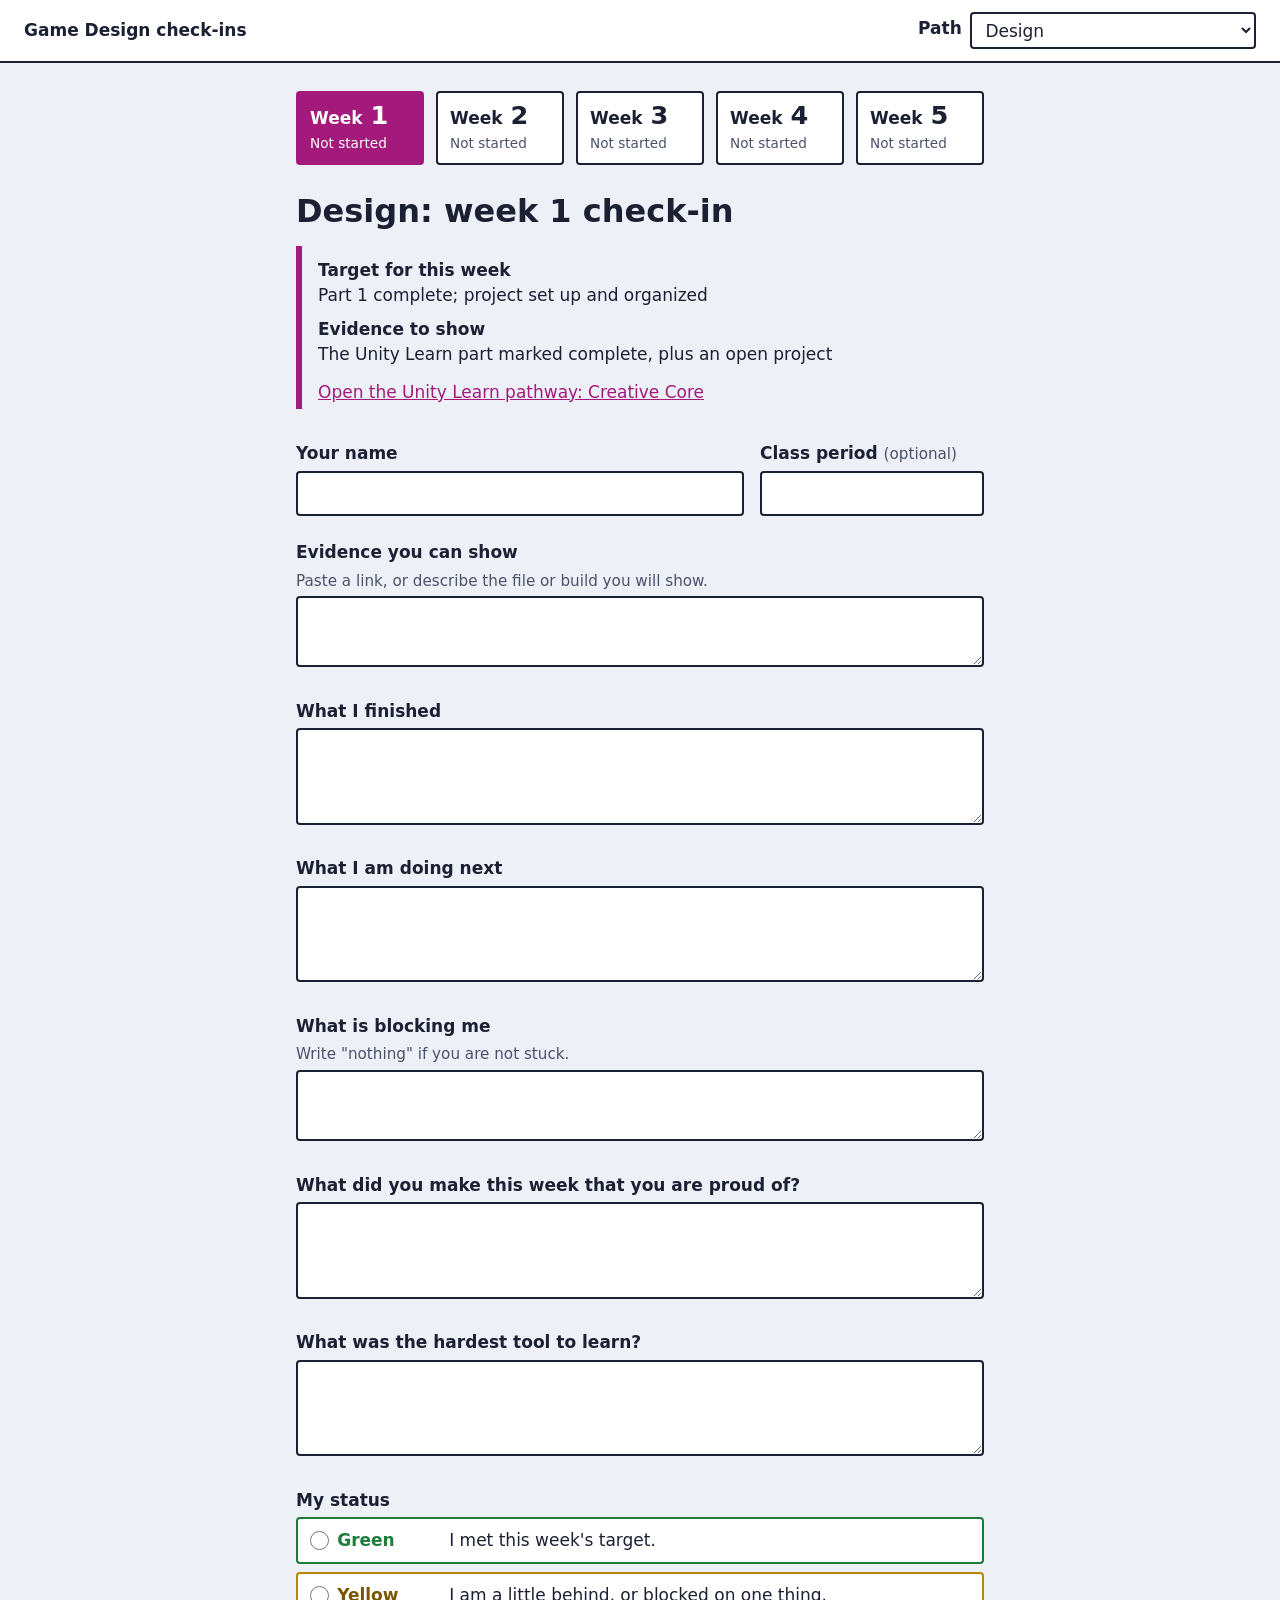
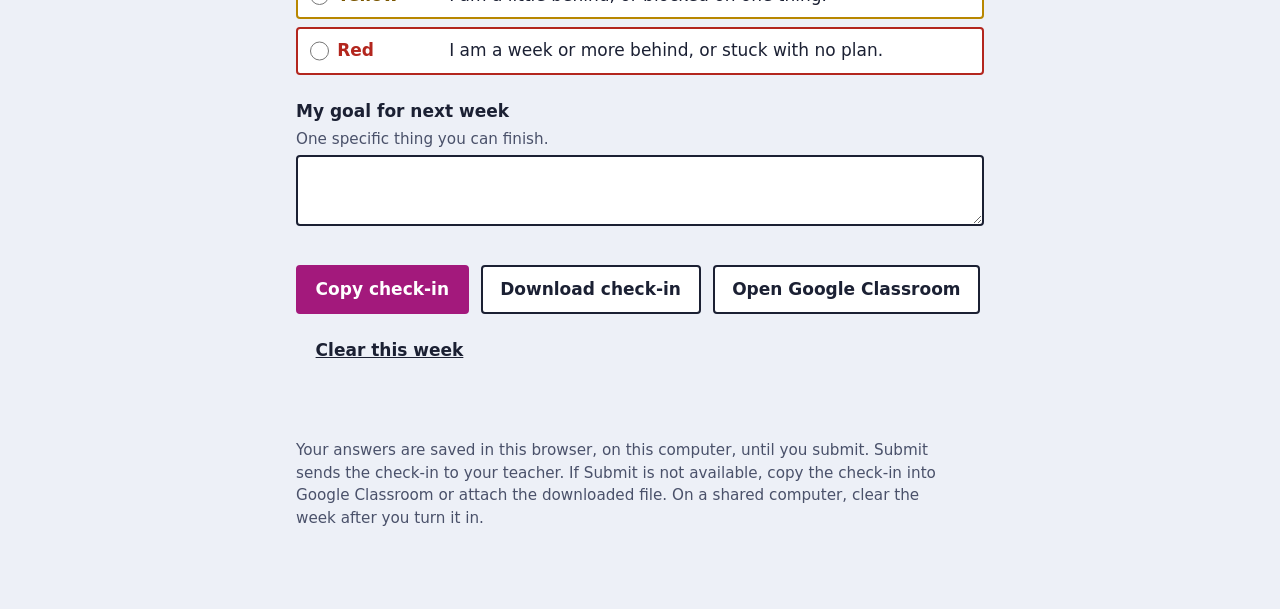
==== checkin.html @ 74971c68 "changed setup" ====
<!DOCTYPE html>
<html lang="en">
<head>
<meta charset="utf-8">
<meta name="viewport" content="width=device-width, initial-scale=1">
<title>Weekly check-in</title>
<link rel="stylesheet" href="style.css">
</head>
<body data-path="design">
<a class="skip" href="#form">Skip to the check-in form</a>

<header class="top">
  <a class="home" href="index.html">Game Design check-ins</a>
  <div class="path-pick">
    <label for="path-select">Path</label>
    <select id="path-select"></select>
  </div>
</header>

<main>
  <nav aria-label="Weeks">
    <ol id="track" class="track"></ol>
  </nav>

  <h1 id="heading">Weekly check-in</h1>

  <section class="brief" aria-label="This week">
    <dl>
      <dt>Target for this week</dt>
      <dd id="target"></dd>
      <dt>Evidence to show</dt>
      <dd id="evidence-ask"></dd>
    </dl>
    <p><a id="unity-link" href="#" target="_blank" rel="noopener" hidden></a></p>
  </section>

  <form id="form" autocomplete="off">
    <div class="row">
      <div class="field">
        <label for="name">Your name</label>
        <input id="name" type="text">
      </div>
      <div class="field narrow">
        <label for="period">Class period <span class="hint">(optional)</span></label>
        <input id="period" type="text">
      </div>
    </div>

    <div class="field" id="code-field">
      <label for="code">Class code</label>
      <span class="hint">Your teacher gives you this code. It lets you submit.</span>
      <input id="code" type="text">
    </div>

    <div class="field">
      <label for="evidence">Evidence you can show</label>
      <span class="hint">Paste a link, or describe the file or build you will show.</span>
      <textarea id="evidence" rows="2"></textarea>
    </div>

    <div class="field">
      <label for="finished">What I finished</label>
      <textarea id="finished" rows="3"></textarea>
    </div>

    <div class="field">
      <label for="next">What I am doing next</label>
      <textarea id="next" rows="3"></textarea>
    </div>

    <div class="field">
      <label for="blocked">What is blocking me</label>
      <span class="hint">Write "nothing" if you are not stuck.</span>
      <textarea id="blocked" rows="2"></textarea>
    </div>

    <div class="field">
      <label for="q0" id="q0-label"></label>
      <textarea id="q0" rows="3"></textarea>
    </div>

    <div class="field">
      <label for="q1" id="q1-label"></label>
      <textarea id="q1" rows="3"></textarea>
    </div>

    <fieldset class="field">
      <legend>My status</legend>
      <div id="status-options" class="status-options"></div>
    </fieldset>

    <div class="field">
      <label for="goal">My goal for next week</label>
      <span class="hint">One specific thing you can finish.</span>
      <textarea id="goal" rows="2"></textarea>
    </div>

    <div class="actions">
      <button type="button" id="submit" class="primary">Submit check-in</button>
      <button type="button" id="copy">Copy check-in</button>
      <button type="button" id="download">Download check-in</button>
      <a class="button" href="https://classroom.google.com" target="_blank" rel="noopener">Open Google Classroom</a>
      <button type="button" id="clear" class="quiet">Clear this week</button>
    </div>
    <p id="message" class="message" role="status" aria-live="polite"></p>
    <p class="note">Your answers are saved in this browser, on this computer, until you submit. Submit sends the check-in to your teacher. If Submit is not available, copy the check-in into Google Classroom or attach the downloaded file. On a shared computer, clear the week after you turn it in.</p>
  </form>
</main>

<script src="config.js"></script>
<script src="data.js"></script>
<script src="app.js"></script>
</body>
</html>
---- style.css ----
:root {
  --paper: #edf0f7;
  --ink: #1b2033;
  --soft: #4a516a;
  --white: #ffffff;
  --accent: #2f4fc4;
  --green: #1e7b3a;
  --green-tint: #e1f3e6;
  --yellow: #7a5600;
  --yellow-tint: #fff1c9;
  --red: #b3261e;
  --red-tint: #fbe3e1;
  --head: "Trebuchet MS", "Segoe UI", system-ui, sans-serif;
  --body: system-ui, -apple-system, "Segoe UI", Roboto, Arial, sans-serif;
}

body[data-path="design"], li[data-path="design"] { --accent: #a3197c; }
body[data-path="programming"], li[data-path="programming"] { --accent: #0b6e5f; }
body[data-path="development"], li[data-path="development"] { --accent: #9a4d00; }
body[data-path="writing"], li[data-path="writing"] { --accent: #2f4fc4; }

[hidden] { display: none !important; }

* { box-sizing: border-box; }

html { font-size: 100%; }

body {
  margin: 0;
  background: var(--paper);
  color: var(--ink);
  font-family: var(--body);
  font-size: 1.0625rem;
  line-height: 1.5;
}

.skip {
  position: absolute;
  left: -999px;
  top: 0;
  background: var(--ink);
  color: var(--white);
  padding: 0.5rem 1rem;
  z-index: 10;
}
.skip:focus { left: 0; }

a { color: var(--accent); }

:focus-visible {
  outline: 3px solid var(--ink);
  outline-offset: 2px;
}

/* top bar */
.top {
  display: flex;
  align-items: center;
  justify-content: space-between;
  gap: 1rem;
  padding: 0.75rem 1.5rem;
  border-bottom: 2px solid var(--ink);
  background: var(--white);
}
.home {
  font-family: var(--head);
  font-weight: 700;
  color: var(--ink);
  text-decoration: none;
}
.path-pick { display: flex; align-items: center; gap: 0.5rem; }
.path-pick label { font-weight: 600; }
select {
  font: inherit;
  padding: 0.35rem 0.6rem;
  border: 2px solid var(--ink);
  border-radius: 4px;
  background: var(--white);
  color: var(--ink);
}

main {
  max-width: 46rem;
  margin: 0 auto;
  padding: 1.75rem 1.5rem 4rem;
}

h1 {
  font-family: var(--head);
  font-size: 2rem;
  line-height: 1.15;
  margin: 1.75rem 0 1rem;
}

/* week track */
.track {
  list-style: none;
  display: flex;
  gap: 0.75rem;
  margin: 0;
  padding: 0;
}
.track li { flex: 1; min-width: 0; }
.track a {
  display: flex;
  flex-direction: column;
  align-items: flex-start;
  gap: 0.1rem;
  height: 100%;
  padding: 0.6rem 0.75rem;
  border: 2px solid var(--ink);
  border-radius: 4px;
  background: var(--white);
  color: var(--ink);
  text-decoration: none;
  font-weight: 600;
}
.track a:hover { background: #dfe4f2; }
.tile-num {
  font-family: var(--head);
  font-size: 1.6rem;
  line-height: 1;
  display: inline;
  margin-left: 0.25em;
}
.track a { flex-flow: row wrap; align-items: baseline; }
.tile-note {
  flex-basis: 100%;
  font-size: 0.85rem;
  font-weight: 500;
  color: var(--soft);
}
.track a[aria-current="step"] {
  background: var(--accent);
  border-color: var(--accent);
  color: var(--white);
}
.track a[aria-current="step"] .tile-note { color: var(--white); }
.track li[data-status="green"] a { box-shadow: inset 0 -6px 0 var(--green); }
.track li[data-status="yellow"] a { box-shadow: inset 0 -6px 0 #d9a300; }
.track li[data-status="red"] a { box-shadow: inset 0 -6px 0 var(--red); }

/* weekly brief */
.brief {
  border-left: 6px solid var(--accent);
  padding: 0.25rem 0 0.25rem 1rem;
  margin: 0 0 2rem;
}
.brief dl { margin: 0; }
.brief dt { font-weight: 700; margin-top: 0.5rem; }
.brief dd { margin: 0; }
.brief p { margin: 0.75rem 0 0; }

/* form */
.field { margin: 0 0 1.5rem; border: 0; padding: 0; min-width: 0; }
.row { display: flex; gap: 1rem; }
.row .field { flex: 2; }
.row .field.narrow { flex: 1; }

label, legend { display: block; font-weight: 700; margin-bottom: 0.25rem; padding: 0; }
.hint { display: block; font-weight: 400; color: var(--soft); font-size: 0.95rem; margin-bottom: 0.25rem; }
label .hint { display: inline; }

input[type="text"], textarea {
  width: 100%;
  font: inherit;
  color: var(--ink);
  background: var(--white);
  border: 2px solid var(--ink);
  border-radius: 4px;
  padding: 0.5rem 0.65rem;
}
textarea { resize: vertical; }

.status-options { display: grid; gap: 0.5rem; }
.status-option {
  display: grid;
  grid-template-columns: auto 6.5rem 1fr;
  align-items: center;
  gap: 0.5rem;
  margin: 0;
  padding: 0.55rem 0.75rem;
  border: 2px solid var(--ink);
  border-radius: 4px;
  background: var(--white);
  font-weight: 400;
  cursor: pointer;
}
.status-option strong { font-weight: 700; }
.status-option input { width: 1.2rem; height: 1.2rem; margin: 0; accent-color: var(--ink); }
.status-option[data-status="green"] { border-color: var(--green); }
.status-option[data-status="yellow"] { border-color: #b88700; }
.status-option[data-status="red"] { border-color: var(--red); }
.status-option[data-status="green"]:has(input:checked) { background: var(--green-tint); }
.status-option[data-status="yellow"]:has(input:checked) { background: var(--yellow-tint); }
.status-option[data-status="red"]:has(input:checked) { background: var(--red-tint); }
.status-option[data-status="green"] strong { color: var(--green); }
.status-option[data-status="yellow"] strong { color: var(--yellow); }
.status-option[data-status="red"] strong { color: var(--red); }

/* buttons */
.actions { display: flex; flex-wrap: wrap; gap: 0.75rem; margin-top: 2rem; }
button, .button {
  font: inherit;
  font-weight: 700;
  padding: 0.6rem 1.1rem;
  border: 2px solid var(--ink);
  border-radius: 4px;
  background: var(--white);
  color: var(--ink);
  text-decoration: none;
  cursor: pointer;
  display: inline-block;
}
button:hover, .button:hover { background: #dfe4f2; }
button.primary, .start .button {
  background: var(--accent);
  border-color: var(--accent);
  color: var(--white);
}
button.primary:hover, .start .button:hover { filter: brightness(0.92); background: var(--accent); }
button.quiet { border-color: transparent; text-decoration: underline; background: transparent; }

.message { min-height: 1.5rem; margin: 1rem 0 0; font-weight: 600; color: var(--green); }
.message.error { color: var(--red); }
.note { color: var(--soft); font-size: 0.95rem; margin-top: 1.5rem; max-width: 40rem; }

/* start page */
.start main { padding-top: 3rem; }
.lede { font-size: 1.2rem; max-width: 36rem; }
.how { padding-left: 1.25rem; margin: 1.5rem 0 2.5rem; max-width: 36rem; }
.how li { margin-bottom: 0.25rem; }
.paths {
  list-style: none;
  margin: 0;
  padding: 0;
  display: grid;
  grid-template-columns: repeat(2, 1fr);
  gap: 1.5rem 2rem;
}
.paths li {
  border-top: 6px solid var(--accent);
  padding-top: 0.75rem;
  display: flex;
  flex-direction: column;
  align-items: flex-start;
  gap: 0.5rem;
}
.paths h2 { font-family: var(--head); font-size: 1.5rem; margin: 0; }
.paths p { margin: 0; color: var(--soft); }

@media (max-width: 40rem) {
  .top { padding: 0.75rem 1rem; flex-wrap: wrap; }
  select { max-width: 100%; }
  main { padding: 1.25rem 1rem 3rem; }
  .row { flex-direction: column; gap: 0; }
  .track { gap: 0.4rem; }
  .track a { padding: 0.45rem 0.5rem; font-size: 0.9rem; }
  .tile-note { font-size: 0.7rem; }
  .status-option { grid-template-columns: auto 1fr; }
  .status-option span { grid-column: 2; }
  .paths { grid-template-columns: 1fr; }
}

@media (prefers-reduced-motion: reduce) {
  * { transition: none !important; animation: none !important; }
}

/* grading page */
.doc main h2 { font-family: var(--head); font-size: 1.35rem; margin: 2.25rem 0 0.5rem; }
.doc table { border-collapse: collapse; width: 100%; margin: 1rem 0; background: var(--white); }
.doc caption { text-align: left; font-weight: 700; padding-bottom: 0.5rem; }
.doc th, .doc td { border: 2px solid var(--ink); padding: 0.5rem 0.75rem; text-align: left; vertical-align: top; }
.doc thead th { background: #dfe4f2; }
.doc ul { padding-left: 1.25rem; }
.doc li { margin-bottom: 0.35rem; }
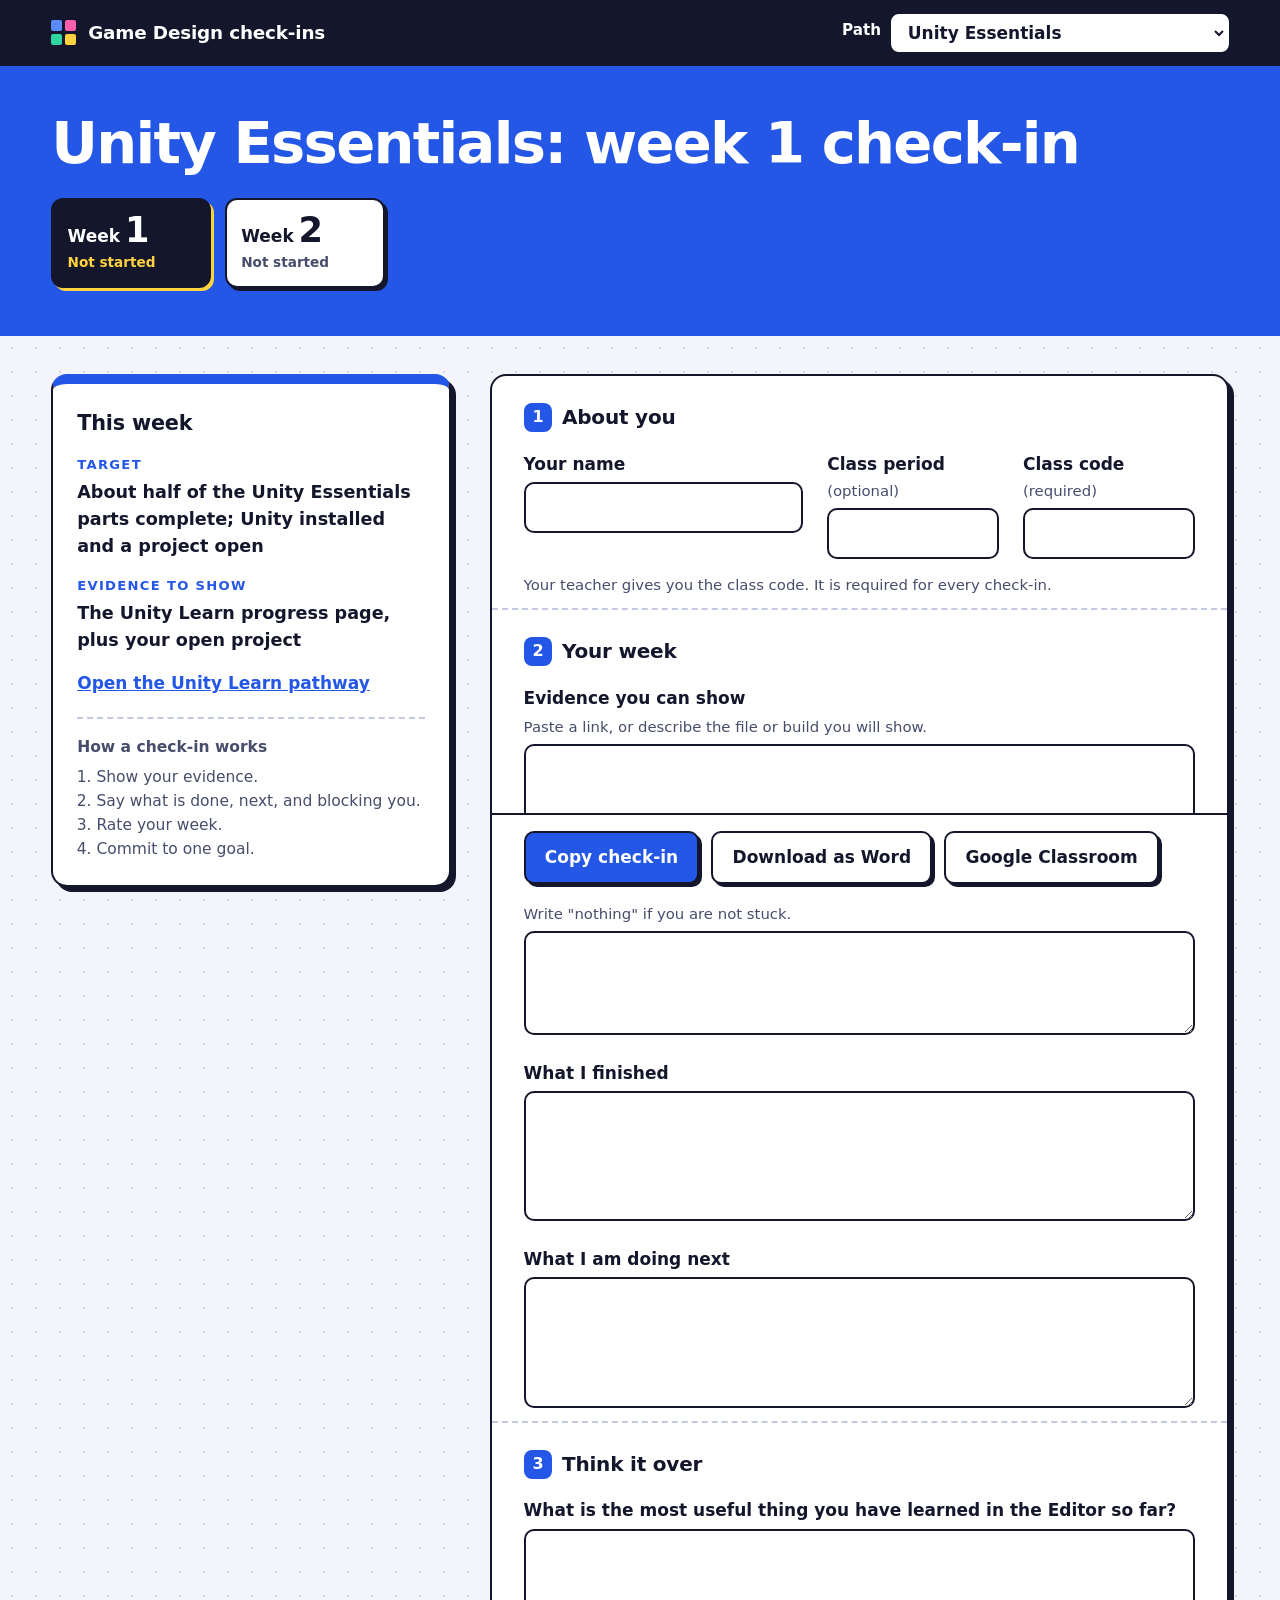
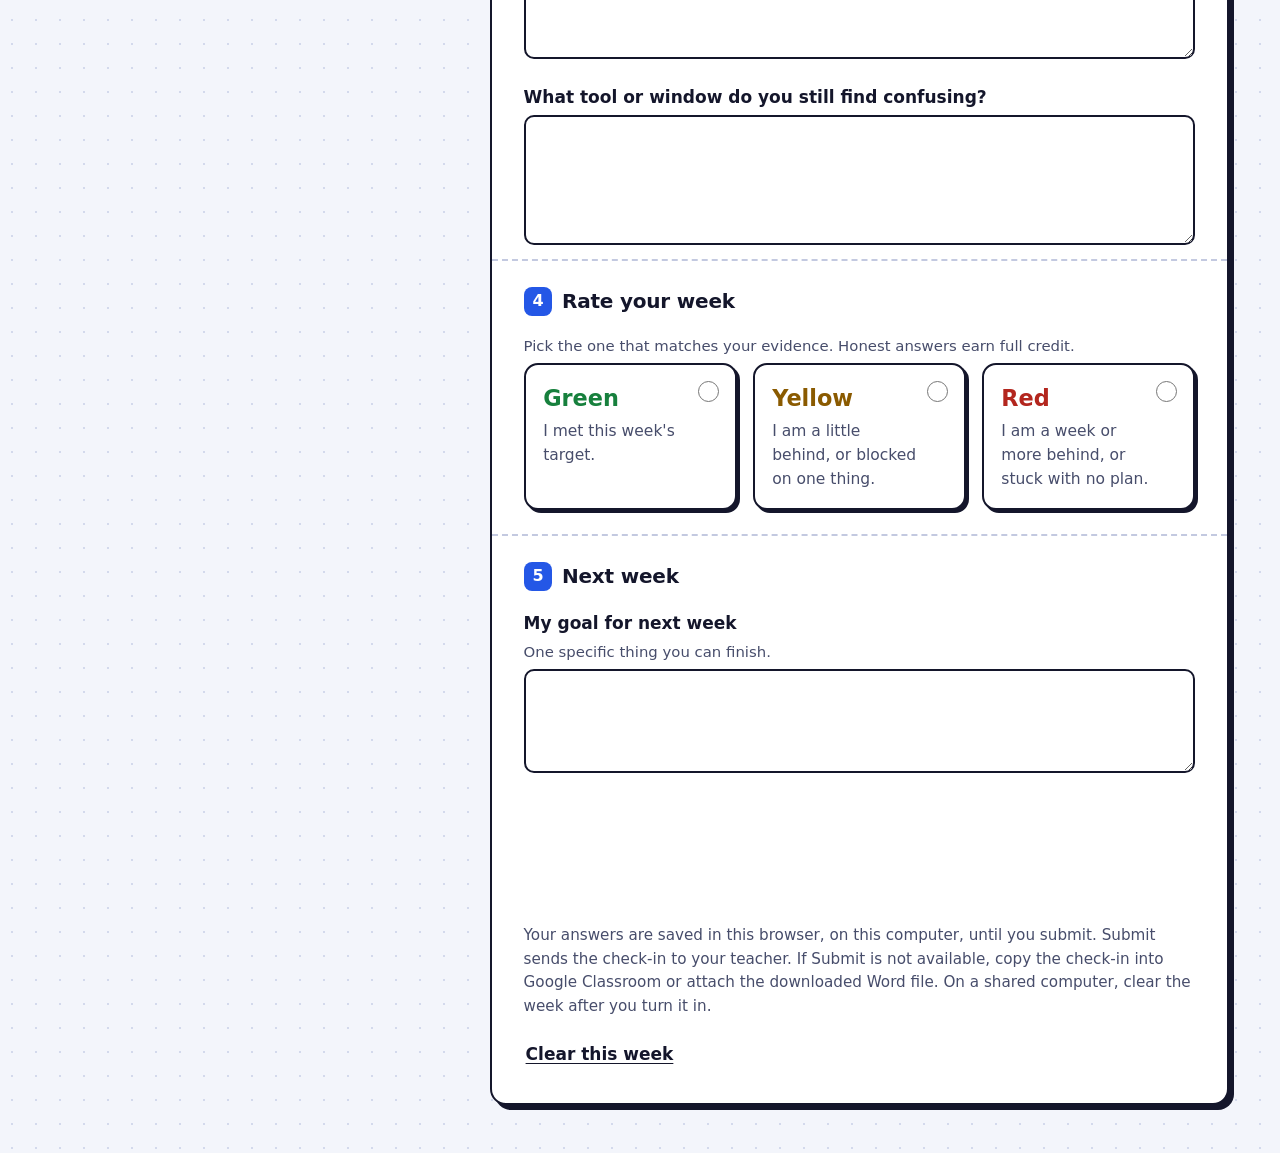
==== commit 5c52a127: "updated webpage updates" ====
--- a/checkin.html
+++ b/checkin.html
@@ -6,106 +6,133 @@
 <title>Weekly check-in</title>
 <link rel="stylesheet" href="style.css">
 </head>
-<body data-path="design">
+<body data-path="essentials">
 <a class="skip" href="#form">Skip to the check-in form</a>
 
-<header class="top">
-  <a class="home" href="index.html">Game Design check-ins</a>
+<header class="bar">
+  <a class="brand" href="index.html"><span class="logo" aria-hidden="true"><i></i><i></i><i></i><i></i></span>Game Design check-ins</a>
   <div class="path-pick">
     <label for="path-select">Path</label>
     <select id="path-select"></select>
   </div>
 </header>
 
-<main>
+<div class="stage">
+  <h1 id="heading">Weekly check-in</h1>
   <nav aria-label="Weeks">
     <ol id="track" class="track"></ol>
   </nav>
+</div>
 
-  <h1 id="heading">Weekly check-in</h1>
-
-  <section class="brief" aria-label="This week">
+<main class="layout">
+  <aside class="brief" aria-label="This week">
+    <h2>This week</h2>
     <dl>
-      <dt>Target for this week</dt>
+      <dt>Target</dt>
       <dd id="target"></dd>
       <dt>Evidence to show</dt>
       <dd id="evidence-ask"></dd>
     </dl>
-    <p><a id="unity-link" href="#" target="_blank" rel="noopener" hidden></a></p>
-  </section>
+    <p><a id="unity-link" class="unity" href="#" target="_blank" rel="noopener" hidden></a></p>
+    <div class="how">
+      <strong>How a check-in works</strong>
+      <ol>
+        <li>Show your evidence.</li>
+        <li>Say what is done, next, and blocking you.</li>
+        <li>Rate your week.</li>
+        <li>Commit to one goal.</li>
+      </ol>
+    </div>
+  </aside>
 
   <form id="form" autocomplete="off">
-    <div class="row">
+    <section class="section" aria-labelledby="s1">
+      <h2 id="s1"><span class="n" aria-hidden="true">1</span>About you</h2>
+      <div class="fields three">
+        <div class="field">
+          <label for="name">Your name</label>
+          <input id="name" type="text">
+        </div>
+        <div class="field">
+          <label for="period">Class period <span class="hint">(optional)</span></label>
+          <input id="period" type="text">
+        </div>
+        <div class="field" id="code-field">
+          <label for="code">Class code <span class="hint">(required)</span></label>
+          <input id="code" type="text">
+        </div>
+      </div>
+      <p class="hint" id="code-hint">Your teacher gives you the class code. It is required for every check-in.</p>
+    </section>
+
+    <section class="section" aria-labelledby="s2">
+      <h2 id="s2"><span class="n" aria-hidden="true">2</span>Your week</h2>
+      <div class="fields">
+        <div class="field">
+          <label for="evidence">Evidence you can show</label>
+          <span class="hint">Paste a link, or describe the file or build you will show.</span>
+          <textarea id="evidence" rows="3"></textarea>
+        </div>
+        <div class="field">
+          <label for="blocked">What is blocking me</label>
+          <span class="hint">Write "nothing" if you are not stuck.</span>
+          <textarea id="blocked" rows="3"></textarea>
+        </div>
+        <div class="field">
+          <label for="finished">What I finished</label>
+          <textarea id="finished" rows="4"></textarea>
+        </div>
+        <div class="field">
+          <label for="next">What I am doing next</label>
+          <textarea id="next" rows="4"></textarea>
+        </div>
+      </div>
+    </section>
+
+    <section class="section" aria-labelledby="s3">
+      <h2 id="s3"><span class="n" aria-hidden="true">3</span>Think it over</h2>
+      <div class="fields">
+        <div class="field">
+          <label for="q0" id="q0-label"></label>
+          <textarea id="q0" rows="4"></textarea>
+        </div>
+        <div class="field">
+          <label for="q1" id="q1-label"></label>
+          <textarea id="q1" rows="4"></textarea>
+        </div>
+      </div>
+    </section>
+
+    <section class="section" aria-labelledby="s4">
+      <h2 id="s4"><span class="n" aria-hidden="true">4</span>Rate your week</h2>
+      <fieldset class="field">
+        <legend class="hint">Pick the one that matches your evidence. Honest answers earn full credit.</legend>
+        <div id="status-options" class="status-options"></div>
+      </fieldset>
+    </section>
+
+    <section class="section" aria-labelledby="s5">
+      <h2 id="s5"><span class="n" aria-hidden="true">5</span>Next week</h2>
       <div class="field">
-        <label for="name">Your name</label>
-        <input id="name" type="text">
+        <label for="goal">My goal for next week</label>
+        <span class="hint">One specific thing you can finish.</span>
+        <textarea id="goal" rows="3"></textarea>
       </div>
-      <div class="field narrow">
-        <label for="period">Class period <span class="hint">(optional)</span></label>
-        <input id="period" type="text">
-      </div>
-    </div>
+    </section>
 
-    <div class="field" id="code-field">
-      <label for="code">Class code</label>
-      <span class="hint">Your teacher gives you this code. It lets you submit.</span>
-      <input id="code" type="text">
-    </div>
-
-    <div class="field">
-      <label for="evidence">Evidence you can show</label>
-      <span class="hint">Paste a link, or describe the file or build you will show.</span>
-      <textarea id="evidence" rows="2"></textarea>
-    </div>
-
-    <div class="field">
-      <label for="finished">What I finished</label>
-      <textarea id="finished" rows="3"></textarea>
-    </div>
-
-    <div class="field">
-      <label for="next">What I am doing next</label>
-      <textarea id="next" rows="3"></textarea>
-    </div>
-
-    <div class="field">
-      <label for="blocked">What is blocking me</label>
-      <span class="hint">Write "nothing" if you are not stuck.</span>
-      <textarea id="blocked" rows="2"></textarea>
-    </div>
-
-    <div class="field">
-      <label for="q0" id="q0-label"></label>
-      <textarea id="q0" rows="3"></textarea>
-    </div>
-
-    <div class="field">
-      <label for="q1" id="q1-label"></label>
-      <textarea id="q1" rows="3"></textarea>
-    </div>
-
-    <fieldset class="field">
-      <legend>My status</legend>
-      <div id="status-options" class="status-options"></div>
-    </fieldset>
-
-    <div class="field">
-      <label for="goal">My goal for next week</label>
-      <span class="hint">One specific thing you can finish.</span>
-      <textarea id="goal" rows="2"></textarea>
-    </div>
+    <p id="message" class="message" role="status" aria-live="polite"></p>
 
     <div class="actions">
       <button type="button" id="submit" class="primary">Submit check-in</button>
       <button type="button" id="copy">Copy check-in</button>
-      <button type="button" id="download">Download check-in</button>
-      <a class="button" href="https://classroom.google.com" target="_blank" rel="noopener">Open Google Classroom</a>
-      <button type="button" id="clear" class="quiet">Clear this week</button>
+      <button type="button" id="download">Download as Word</button>
+      <a class="button" href="https://classroom.google.com" target="_blank" rel="noopener">Google Classroom</a>
     </div>
-    <p id="message" class="message" role="status" aria-live="polite"></p>
-    <p class="note">Your answers are saved in this browser, on this computer, until you submit. Submit sends the check-in to your teacher. If Submit is not available, copy the check-in into Google Classroom or attach the downloaded file. On a shared computer, clear the week after you turn it in.</p>
+    <p class="note">Your answers are saved in this browser, on this computer, until you submit. Submit sends the check-in to your teacher. If Submit is not available, copy the check-in into Google Classroom or attach the downloaded Word file. On a shared computer, clear the week after you turn it in.</p>
+    <p class="clear-row"><button type="button" id="clear" class="quiet">Clear this week</button></p>
   </form>
 </main>
+<div class="page-end"></div>
 
 <script src="config.js"></script>
 <script src="data.js"></script>
--- a/style.css
+++ b/style.css
@@ -1,276 +1,289 @@
+/* Game Design check-ins: full-width, high-contrast, system fonts only (no outside requests). */
 :root {
-  --paper: #edf0f7;
-  --ink: #1b2033;
-  --soft: #4a516a;
+  --ink: #14162b;
+  --paper: #f3f5fb;
   --white: #ffffff;
-  --accent: #2f4fc4;
-  --green: #1e7b3a;
-  --green-tint: #e1f3e6;
-  --yellow: #7a5600;
-  --yellow-tint: #fff1c9;
+  --muted: #474d6b;
+  --yellow: #ffd23f;
+  --mint: #7fe3c4;
+  --green: #17803d;
+  --green-tint: #dcf5e4;
+  --amber: #8a5a00;
+  --amber-tint: #fff0c2;
   --red: #b3261e;
-  --red-tint: #fbe3e1;
-  --head: "Trebuchet MS", "Segoe UI", system-ui, sans-serif;
-  --body: system-ui, -apple-system, "Segoe UI", Roboto, Arial, sans-serif;
-}
-
-body[data-path="design"], li[data-path="design"] { --accent: #a3197c; }
-body[data-path="programming"], li[data-path="programming"] { --accent: #0b6e5f; }
-body[data-path="development"], li[data-path="development"] { --accent: #9a4d00; }
-body[data-path="writing"], li[data-path="writing"] { --accent: #2f4fc4; }
+  --red-tint: #fde4e1;
+  --accent: #2457e6;
+  --tint: #e6edff;
+  --display: "Avenir Next", "Segoe UI", "Helvetica Neue", system-ui, -apple-system, Arial, sans-serif;
+  --body: system-ui, -apple-system, "Segoe UI", Roboto, "Helvetica Neue", Arial, sans-serif;
+  --pad: clamp(1rem, 4vw, 3.5rem);
+  --shadow: 5px 5px 0 var(--ink);
+}
+
+[data-path="essentials"] { --accent: #2457e6; --tint: #e6edff; }
+[data-path="design"] { --accent: #c21e7a; --tint: #ffe5f2; }
+[data-path="programming"] { --accent: #087f5b; --tint: #dcf7ec; }
+[data-path="development"] { --accent: #b4530a; --tint: #ffebd6; }
+[data-path="writing"] { --accent: #6a3fe0; --tint: #ede6ff; }
 
 [hidden] { display: none !important; }
-
 * { box-sizing: border-box; }
-
-html { font-size: 100%; }
 
 body {
   margin: 0;
-  background: var(--paper);
   color: var(--ink);
   font-family: var(--body);
   font-size: 1.0625rem;
-  line-height: 1.5;
-}
-
-.skip {
-  position: absolute;
-  left: -999px;
-  top: 0;
-  background: var(--ink);
-  color: var(--white);
-  padding: 0.5rem 1rem;
-  z-index: 10;
-}
+  line-height: 1.55;
+  background-color: var(--paper);
+  background-image: radial-gradient(#d3d9ec 1.2px, transparent 1.2px);
+  background-size: 24px 24px;
+}
+
+a { color: var(--accent); }
+:focus-visible { outline: 3px solid var(--accent); outline-offset: 3px; }
+.bar :focus-visible, .stage :focus-visible, .hero :focus-visible { outline-color: var(--yellow); }
+
+.skip { position: absolute; left: -999px; top: 0; background: var(--yellow); color: var(--ink); padding: 0.6rem 1rem; z-index: 20; font-weight: 700; }
 .skip:focus { left: 0; }
 
-a { color: var(--accent); }
-
-:focus-visible {
-  outline: 3px solid var(--ink);
-  outline-offset: 2px;
-}
-
-/* top bar */
-.top {
-  display: flex;
-  align-items: center;
-  justify-content: space-between;
-  gap: 1rem;
-  padding: 0.75rem 1.5rem;
-  border-bottom: 2px solid var(--ink);
-  background: var(--white);
-}
-.home {
-  font-family: var(--head);
-  font-weight: 700;
-  color: var(--ink);
-  text-decoration: none;
-}
-.path-pick { display: flex; align-items: center; gap: 0.5rem; }
-.path-pick label { font-weight: 600; }
+/* ---------- top bar ---------- */
+.bar {
+  display: flex; align-items: center; justify-content: space-between; gap: 1rem;
+  padding: 0.85rem var(--pad);
+  background: var(--ink); color: var(--white);
+}
+.brand { display: inline-flex; align-items: center; gap: 0.75rem; color: var(--white); text-decoration: none; font-family: var(--display); font-weight: 800; font-size: 1.15rem; letter-spacing: -0.01em; }
+.logo { display: inline-grid; grid-template-columns: repeat(2, 11px); grid-template-rows: repeat(2, 11px); gap: 3px; }
+.logo i { display: block; border-radius: 2px; }
+.logo i:nth-child(1) { background: #5b8bff; }
+.logo i:nth-child(2) { background: #ff5fae; }
+.logo i:nth-child(3) { background: #2fd6a0; }
+.logo i:nth-child(4) { background: var(--yellow); }
+.bar nav { display: flex; align-items: center; gap: 1.25rem; }
+.bar nav a { color: var(--white); font-weight: 600; text-decoration: none; }
+.bar nav a:hover { text-decoration: underline; text-underline-offset: 4px; }
+.path-pick { display: flex; align-items: center; gap: 0.6rem; }
+.path-pick label { font-weight: 600; font-size: 0.95rem; }
 select {
-  font: inherit;
-  padding: 0.35rem 0.6rem;
-  border: 2px solid var(--ink);
-  border-radius: 4px;
-  background: var(--white);
-  color: var(--ink);
-}
-
-main {
-  max-width: 46rem;
-  margin: 0 auto;
-  padding: 1.75rem 1.5rem 4rem;
-}
-
-h1 {
-  font-family: var(--head);
-  font-size: 2rem;
-  line-height: 1.15;
-  margin: 1.75rem 0 1rem;
-}
-
-/* week track */
-.track {
-  list-style: none;
-  display: flex;
-  gap: 0.75rem;
-  margin: 0;
-  padding: 0;
-}
-.track li { flex: 1; min-width: 0; }
+  font: inherit; font-weight: 600; color: var(--ink); background: var(--white);
+  border: 2px solid var(--white); border-radius: 8px; padding: 0.4rem 2rem 0.4rem 0.7rem;
+}
+
+/* ---------- buttons ---------- */
+button, .btn, .button {
+  font: inherit; font-weight: 700; display: inline-flex; align-items: center; justify-content: center; gap: 0.5rem;
+  padding: 0.7rem 1.2rem; border: 2px solid var(--ink); border-radius: 10px;
+  background: var(--white); color: var(--ink); text-decoration: none; cursor: pointer;
+  box-shadow: 3px 3px 0 var(--ink); transition: transform 0.08s ease, box-shadow 0.08s ease;
+}
+button:hover, .btn:hover, .button:hover { transform: translate(-1px, -1px); box-shadow: 4px 4px 0 var(--ink); }
+button:active, .btn:active, .button:active { transform: translate(2px, 2px); box-shadow: 1px 1px 0 var(--ink); }
+button:disabled { opacity: 0.6; cursor: progress; }
+button.primary, .btn.primary { background: var(--accent); border-color: var(--ink); color: var(--white); }
+.btn.big { padding: 0.95rem 1.6rem; font-size: 1.15rem; }
+.btn.yellow { background: var(--yellow); color: var(--ink); }
+button.quiet { background: transparent; border-color: transparent; box-shadow: none; text-decoration: underline; text-underline-offset: 3px; }
+button.quiet:hover { transform: none; box-shadow: none; }
+
+/* ---------- start page ---------- */
+.hero {
+  background: var(--ink); color: var(--white);
+  padding: clamp(2rem, 6vw, 5rem) var(--pad) clamp(3rem, 7vw, 6rem);
+  display: grid; grid-template-columns: 1.1fr 1fr; gap: clamp(2rem, 5vw, 5rem); align-items: center;
+}
+.eyebrow { margin: 0 0 0.75rem; color: var(--mint); font-weight: 700; font-size: 0.95rem; text-transform: uppercase; letter-spacing: 0.12em; }
+.hero h1 { margin: 0; font-family: var(--display); font-weight: 800; font-size: clamp(2.6rem, 6.2vw, 5.4rem); line-height: 1.02; letter-spacing: -0.03em; }
+.hero h1 span { color: var(--yellow); }
+.hero .lede { margin: 1.25rem 0 2rem; font-size: clamp(1.1rem, 1.6vw, 1.35rem); max-width: 34rem; color: #d9dcf2; }
+.steps { list-style: none; margin: 0; padding: 0; display: grid; grid-template-columns: repeat(2, 1fr); gap: 1rem; }
+.steps li { background: var(--white); color: var(--ink); border: 2px solid var(--white); border-radius: 14px; padding: 1.1rem 1.2rem; box-shadow: 5px 5px 0 var(--accent); }
+.steps li:nth-child(1) { --accent: #5b8bff; }
+.steps li:nth-child(2) { --accent: #ff5fae; }
+.steps li:nth-child(3) { --accent: #2fd6a0; }
+.steps li:nth-child(4) { --accent: var(--yellow); }
+.steps b { display: block; font-family: var(--display); font-size: 1.5rem; line-height: 1.1; }
+.steps span { color: var(--muted); font-size: 0.98rem; }
+
+.picker { padding: clamp(2rem, 5vw, 4rem) var(--pad) clamp(2rem, 5vw, 4rem); }
+.picker h2 { margin: 0 0 1.5rem; font-family: var(--display); font-weight: 800; font-size: clamp(1.7rem, 3vw, 2.4rem); letter-spacing: -0.02em; }
+.paths { list-style: none; margin: 0; padding: 0; display: grid; grid-template-columns: repeat(12, 1fr); gap: clamp(1rem, 2vw, 1.75rem); }
+.paths li {
+  grid-column: span 3; display: flex; flex-direction: column; gap: 0.35rem;
+  background: var(--tint); border: 2px solid var(--ink); border-radius: 16px; padding: 1.4rem 1.4rem 1.3rem;
+  box-shadow: var(--shadow); position: relative; overflow: hidden;
+  transition: transform 0.1s ease, box-shadow 0.1s ease;
+}
+.paths li::before { content: ""; position: absolute; inset: 0 0 auto 0; height: 10px; background: var(--accent); }
+.paths li:hover { transform: translate(-2px, -2px); box-shadow: 8px 8px 0 var(--ink); }
+.paths li.wide { grid-column: span 12; flex-direction: row; align-items: center; justify-content: space-between; flex-wrap: wrap; gap: 1.25rem 2rem; padding-top: 1.7rem; }
+.paths li.wide .info { flex: 1 1 24rem; }
+.paths h3 { margin: 0.5rem 0 0; font-family: var(--display); font-weight: 800; font-size: 1.6rem; line-height: 1.1; letter-spacing: -0.02em; }
+.paths p { margin: 0; color: var(--muted); }
+.paths li:not(.wide) > p { flex: 1 0 auto; }
+.chip { align-self: flex-start; margin-top: 0.8rem; background: var(--white); border: 2px solid var(--ink); border-radius: 999px; padding: 0.1rem 0.7rem; font-size: 0.88rem; font-weight: 700; }
+.wide .chip { margin-top: 0.6rem; }
+.card-actions { margin-top: auto; padding-top: 1.1rem; display: flex; flex-wrap: wrap; align-items: center; gap: 0.6rem 1rem; }
+.card-actions a:not(.btn) { color: var(--ink); font-weight: 600; text-underline-offset: 3px; }
+.wide .card-actions { margin-top: 0; padding-top: 0; }
+
+.foot { padding: 1.5rem var(--pad) 3rem; display: flex; flex-wrap: wrap; gap: 0.75rem 2rem; justify-content: space-between; color: var(--muted); }
+.foot a { color: var(--ink); font-weight: 700; }
+
+/* ---------- check-in page ---------- */
+.stage { background: var(--accent); color: var(--white); padding: clamp(1.5rem, 4vw, 3rem) var(--pad) clamp(1.75rem, 4vw, 3rem); }
+.stage h1 { margin: 0 0 1.5rem; font-family: var(--display); font-weight: 800; font-size: clamp(2rem, 4.6vw, 3.6rem); line-height: 1.05; letter-spacing: -0.03em; }
+.track { list-style: none; margin: 0; padding: 0; display: grid; grid-template-columns: repeat(auto-fit, minmax(110px, 160px)); gap: 0.85rem; }
+.track li { min-width: 0; }
 .track a {
-  display: flex;
-  flex-direction: column;
-  align-items: flex-start;
-  gap: 0.1rem;
-  height: 100%;
-  padding: 0.6rem 0.75rem;
-  border: 2px solid var(--ink);
-  border-radius: 4px;
-  background: var(--white);
-  color: var(--ink);
-  text-decoration: none;
-  font-weight: 600;
-}
-.track a:hover { background: #dfe4f2; }
-.tile-num {
-  font-family: var(--head);
-  font-size: 1.6rem;
-  line-height: 1;
-  display: inline;
-  margin-left: 0.25em;
-}
-.track a { flex-flow: row wrap; align-items: baseline; }
-.tile-note {
-  flex-basis: 100%;
-  font-size: 0.85rem;
-  font-weight: 500;
-  color: var(--soft);
-}
-.track a[aria-current="step"] {
-  background: var(--accent);
-  border-color: var(--accent);
-  color: var(--white);
-}
-.track a[aria-current="step"] .tile-note { color: var(--white); }
-.track li[data-status="green"] a { box-shadow: inset 0 -6px 0 var(--green); }
-.track li[data-status="yellow"] a { box-shadow: inset 0 -6px 0 #d9a300; }
-.track li[data-status="red"] a { box-shadow: inset 0 -6px 0 var(--red); }
-
-/* weekly brief */
+  display: flex; flex-wrap: wrap; align-items: baseline; height: 100%;
+  padding: 0.75rem 0.9rem 0.8rem; border: 2px solid var(--ink); border-radius: 12px;
+  background: var(--white); color: var(--ink); text-decoration: none; font-weight: 700;
+  box-shadow: 3px 3px 0 var(--ink); transition: transform 0.08s ease;
+}
+.track a:hover { transform: translate(-1px, -1px); }
+.tile-num { font-family: var(--display); font-size: 2.2rem; font-weight: 800; line-height: 1; margin-left: 0.3rem; }
+.tile-note { flex-basis: 100%; margin-top: 0.15rem; font-size: 0.85rem; font-weight: 600; color: var(--muted); }
+.track a[aria-current="step"] { background: var(--ink); color: var(--white); box-shadow: 3px 3px 0 var(--yellow); }
+.track a[aria-current="step"] .tile-note { color: var(--yellow); }
+.track li[data-status="green"] a { border-bottom: 8px solid #2fbf62; }
+.track li[data-status="yellow"] a { border-bottom: 8px solid #f2b800; }
+.track li[data-status="red"] a { border-bottom: 8px solid #e5483d; }
+
+.layout {
+  display: grid; grid-template-columns: minmax(280px, 400px) minmax(0, 1fr);
+  gap: clamp(1.25rem, 3vw, 2.5rem); align-items: start;
+  padding: clamp(1.25rem, 3vw, 2.5rem) var(--pad) 0;
+}
 .brief {
-  border-left: 6px solid var(--accent);
-  padding: 0.25rem 0 0.25rem 1rem;
-  margin: 0 0 2rem;
-}
+  position: sticky; top: 1rem; background: var(--white); border: 2px solid var(--ink); border-radius: 16px;
+  box-shadow: var(--shadow); padding: 1.4rem 1.5rem 1.5rem; border-top: 10px solid var(--accent);
+}
+.brief h2 { margin: 0 0 0.75rem; font-family: var(--display); font-size: 1.3rem; letter-spacing: -0.01em; }
 .brief dl { margin: 0; }
-.brief dt { font-weight: 700; margin-top: 0.5rem; }
-.brief dd { margin: 0; }
-.brief p { margin: 0.75rem 0 0; }
-
-/* form */
-.field { margin: 0 0 1.5rem; border: 0; padding: 0; min-width: 0; }
-.row { display: flex; gap: 1rem; }
-.row .field { flex: 2; }
-.row .field.narrow { flex: 1; }
-
-label, legend { display: block; font-weight: 700; margin-bottom: 0.25rem; padding: 0; }
-.hint { display: block; font-weight: 400; color: var(--soft); font-size: 0.95rem; margin-bottom: 0.25rem; }
+.brief dt { margin-top: 1rem; font-size: 0.82rem; font-weight: 800; text-transform: uppercase; letter-spacing: 0.1em; color: var(--accent); }
+.brief dd { margin: 0.2rem 0 0; font-size: 1.1rem; font-weight: 600; }
+.brief .how { margin: 1.25rem 0 0; padding: 1rem 0 0; border-top: 2px dashed #c3c9e0; font-size: 0.97rem; color: var(--muted); }
+.brief .how ol { margin: 0.4rem 0 0; padding-left: 1.2rem; }
+.brief p { margin: 1rem 0 0; }
+.brief .unity { display: inline-block; font-weight: 700; }
+
+form {
+  background: var(--white); border: 2px solid var(--ink); border-radius: 16px; box-shadow: var(--shadow);
+  overflow: clip;
+}
+.section { padding: 1.6rem clamp(1.1rem, 2.5vw, 2rem) 0.4rem; }
+.section + .section { border-top: 2px dashed #c3c9e0; }
+.section > h2 { margin: 0 0 1.1rem; font-family: var(--display); font-size: 1.25rem; letter-spacing: -0.01em; display: flex; align-items: center; gap: 0.6rem; }
+.section > h2 .n { display: inline-grid; place-items: center; width: 1.8rem; height: 1.8rem; border-radius: 8px; background: var(--accent); color: var(--white); font-size: 1rem; }
+.fields { display: grid; grid-template-columns: repeat(auto-fit, minmax(min(100%, 22rem), 1fr)); gap: 1.1rem 1.5rem; }
+.fields.three { display: flex; flex-wrap: wrap; }
+.fields.three .field { flex: 1 1 10rem; }
+.fields.three .field:first-child { flex: 2 1 16rem; }
+.field { margin: 0 0 1.1rem; border: 0; padding: 0; min-width: 0; }
+.fields .field { margin: 0; }
+label, legend { display: block; font-weight: 700; margin-bottom: 0.3rem; padding: 0; }
+.hint { display: block; font-weight: 400; font-size: 0.93rem; color: var(--muted); margin-bottom: 0.3rem; }
 label .hint { display: inline; }
-
 input[type="text"], textarea {
-  width: 100%;
-  font: inherit;
-  color: var(--ink);
-  background: var(--white);
-  border: 2px solid var(--ink);
-  border-radius: 4px;
-  padding: 0.5rem 0.65rem;
-}
-textarea { resize: vertical; }
-
-.status-options { display: grid; gap: 0.5rem; }
+  width: 100%; font: inherit; color: var(--ink); background: var(--white);
+  border: 2px solid var(--ink); border-radius: 10px; padding: 0.65rem 0.8rem;
+}
+input[type="text"]:focus, textarea:focus { outline: 3px solid var(--accent); outline-offset: 1px; border-color: var(--accent); }
+textarea { resize: vertical; min-height: 5.5rem; }
+
+.status-options { display: grid; grid-template-columns: repeat(3, minmax(0, 1fr)); gap: 1rem; }
 .status-option {
-  display: grid;
-  grid-template-columns: auto 6.5rem 1fr;
-  align-items: center;
-  gap: 0.5rem;
-  margin: 0;
-  padding: 0.55rem 0.75rem;
-  border: 2px solid var(--ink);
-  border-radius: 4px;
-  background: var(--white);
-  font-weight: 400;
-  cursor: pointer;
-}
-.status-option strong { font-weight: 700; }
-.status-option input { width: 1.2rem; height: 1.2rem; margin: 0; accent-color: var(--ink); }
-.status-option[data-status="green"] { border-color: var(--green); }
-.status-option[data-status="yellow"] { border-color: #b88700; }
-.status-option[data-status="red"] { border-color: var(--red); }
-.status-option[data-status="green"]:has(input:checked) { background: var(--green-tint); }
-.status-option[data-status="yellow"]:has(input:checked) { background: var(--yellow-tint); }
-.status-option[data-status="red"]:has(input:checked) { background: var(--red-tint); }
+  position: relative; display: flex; flex-direction: column; gap: 0.2rem; margin: 0; cursor: pointer;
+  padding: 1rem 1.1rem 1.05rem; border: 2px solid var(--ink); border-radius: 14px; background: var(--white);
+  font-weight: 400; box-shadow: 3px 3px 0 var(--ink); transition: transform 0.08s ease;
+}
+.status-option:hover { transform: translate(-1px, -1px); }
+.status-option input { position: absolute; top: 1rem; right: 1rem; width: 1.3rem; height: 1.3rem; margin: 0; accent-color: var(--ink); }
+.status-option strong { font-family: var(--display); font-size: 1.4rem; font-weight: 800; }
+.status-option span { padding-right: 1.5rem; font-size: 0.97rem; color: var(--muted); }
 .status-option[data-status="green"] strong { color: var(--green); }
-.status-option[data-status="yellow"] strong { color: var(--yellow); }
+.status-option[data-status="yellow"] strong { color: var(--amber); }
 .status-option[data-status="red"] strong { color: var(--red); }
-
-/* buttons */
-.actions { display: flex; flex-wrap: wrap; gap: 0.75rem; margin-top: 2rem; }
-button, .button {
-  font: inherit;
-  font-weight: 700;
-  padding: 0.6rem 1.1rem;
-  border: 2px solid var(--ink);
-  border-radius: 4px;
-  background: var(--white);
-  color: var(--ink);
-  text-decoration: none;
-  cursor: pointer;
-  display: inline-block;
-}
-button:hover, .button:hover { background: #dfe4f2; }
-button.primary, .start .button {
-  background: var(--accent);
-  border-color: var(--accent);
-  color: var(--white);
-}
-button.primary:hover, .start .button:hover { filter: brightness(0.92); background: var(--accent); }
-button.quiet { border-color: transparent; text-decoration: underline; background: transparent; }
-
-.message { min-height: 1.5rem; margin: 1rem 0 0; font-weight: 600; color: var(--green); }
+.status-option[data-status="green"]:has(input:checked) { background: var(--green-tint); box-shadow: 5px 5px 0 var(--green); }
+.status-option[data-status="yellow"]:has(input:checked) { background: var(--amber-tint); box-shadow: 5px 5px 0 #d19a00; }
+.status-option[data-status="red"]:has(input:checked) { background: var(--red-tint); box-shadow: 5px 5px 0 var(--red); }
+.status-option:has(input:focus-visible) { outline: 3px solid var(--accent); outline-offset: 3px; }
+
+.actions {
+  position: sticky; bottom: 0; z-index: 5; margin-top: 1.2rem; padding: 1rem clamp(1.1rem, 2.5vw, 2rem);
+  display: flex; flex-wrap: wrap; align-items: center; gap: 0.75rem;
+  background: var(--white); border-top: 2px solid var(--ink);
+}
+.clear-row { margin: 0; padding: 0 clamp(1.1rem, 2.5vw, 2rem) 1.4rem; }
+.clear-row .quiet { padding-left: 0; }
+.message { margin: 0; padding: 0.8rem clamp(1.1rem, 2.5vw, 2rem) 0; font-weight: 700; color: var(--green); min-height: 1.5rem; }
+.message:empty { padding: 0; min-height: 0; }
 .message.error { color: var(--red); }
-.note { color: var(--soft); font-size: 0.95rem; margin-top: 1.5rem; max-width: 40rem; }
-
-/* start page */
-.start main { padding-top: 3rem; }
-.lede { font-size: 1.2rem; max-width: 36rem; }
-.how { padding-left: 1.25rem; margin: 1.5rem 0 2.5rem; max-width: 36rem; }
-.how li { margin-bottom: 0.25rem; }
-.paths {
-  list-style: none;
-  margin: 0;
-  padding: 0;
-  display: grid;
-  grid-template-columns: repeat(2, 1fr);
-  gap: 1.5rem 2rem;
-}
-.paths li {
-  border-top: 6px solid var(--accent);
-  padding-top: 0.75rem;
-  display: flex;
-  flex-direction: column;
-  align-items: flex-start;
-  gap: 0.5rem;
-}
-.paths h2 { font-family: var(--head); font-size: 1.5rem; margin: 0; }
-.paths p { margin: 0; color: var(--soft); }
-
-@media (max-width: 40rem) {
-  .top { padding: 0.75rem 1rem; flex-wrap: wrap; }
-  select { max-width: 100%; }
-  main { padding: 1.25rem 1rem 3rem; }
-  .row { flex-direction: column; gap: 0; }
-  .track { gap: 0.4rem; }
-  .track a { padding: 0.45rem 0.5rem; font-size: 0.9rem; }
-  .tile-note { font-size: 0.7rem; }
-  .status-option { grid-template-columns: auto 1fr; }
-  .status-option span { grid-column: 2; }
-  .paths { grid-template-columns: 1fr; }
-}
-
+.note { margin: 0; padding: 0.9rem clamp(1.1rem, 2.5vw, 2rem) 0.6rem; color: var(--muted); font-size: 0.95rem; }
+
+.page-end { height: 3rem; }
+
+/* ---------- grading page ---------- */
+.doc-hero { background: var(--ink); color: var(--white); padding: clamp(2rem, 5vw, 4rem) var(--pad) clamp(2.5rem, 5vw, 4rem); }
+.doc-hero h1 { margin: 0; font-family: var(--display); font-weight: 800; font-size: clamp(2.2rem, 5vw, 4rem); line-height: 1.04; letter-spacing: -0.03em; }
+.doc-hero .lede { margin: 1rem 0 0; max-width: 46rem; font-size: clamp(1.05rem, 1.5vw, 1.25rem); color: #d9dcf2; }
+.pointsbar { margin: 2rem 0 0; }
+.pointsbar .row { display: flex; gap: 4px; min-height: 4.2rem; }
+.pointsbar .seg { display: flex; flex-direction: column; justify-content: center; padding: 0.5rem 0.9rem; border-radius: 10px; border: 2px solid var(--white); font-weight: 800; line-height: 1.15; min-width: 0; }
+.pointsbar .seg small { display: block; font-weight: 600; font-size: 0.85rem; }
+.seg.e { background: #2457e6; color: #fff; flex: 100; }
+.seg.c { background: var(--yellow); color: var(--ink); flex: 200; }
+.seg.p { background: #087f5b; color: #fff; flex: 500; }
+.seg.f { background: #6a3fe0; color: #fff; flex: 200; }
+.pointsbar .brace { display: flex; gap: 4px; margin-top: 0.6rem; font-weight: 700; font-size: 0.95rem; color: #d9dcf2; }
+.brace span { border-top: 3px solid var(--mint); padding-top: 0.3rem; }
+.brace .b800 { flex: 800; }
+.brace .b200 { flex: 200; border-top-color: var(--yellow); }
+
+.cards { display: grid; grid-template-columns: repeat(auto-fit, minmax(min(100%, 26rem), 1fr)); gap: clamp(1rem, 2vw, 1.75rem); padding: clamp(1.5rem, 4vw, 3rem) var(--pad) 1rem; align-items: start; }
+.card { background: var(--white); border: 2px solid var(--ink); border-radius: 16px; box-shadow: var(--shadow); padding: 1.4rem 1.5rem 1.5rem; border-top: 10px solid var(--accent); }
+.card h2 { margin: 0 0 0.2rem; font-family: var(--display); font-weight: 800; font-size: 1.5rem; letter-spacing: -0.02em; }
+.card .pts { margin: 0 0 0.9rem; color: var(--accent); font-weight: 800; }
+.card p { margin: 0.5rem 0; }
+.card ul { margin: 0.5rem 0; padding-left: 1.2rem; }
+.card li { margin-bottom: 0.4rem; }
+@media (min-width: 1100px) { .card.span-2 { grid-column: span 2; } }
+table { width: 100%; border-collapse: collapse; margin: 0.75rem 0; font-size: 0.98rem; }
+th, td { text-align: left; vertical-align: top; padding: 0.55rem 0.7rem; border-bottom: 2px solid #dde1f0; }
+thead th { background: var(--tint); border-bottom: 2px solid var(--ink); font-weight: 800; }
+tbody th { font-weight: 700; }
+td.num, th.num { text-align: right; white-space: nowrap; }
+.c-essentials { --accent: #2457e6; --tint: #e6edff; }
+.c-checkins { --accent: #8a5a00; --tint: #fff0c2; }
+.c-path { --accent: #087f5b; --tint: #dcf7ec; }
+.c-final { --accent: #6a3fe0; --tint: #ede6ff; }
+.c-letters { --accent: #14162b; --tint: #e9ebf5; }
+
+/* ---------- responsive ---------- */
+@media (max-width: 1100px) {
+  .paths li { grid-column: span 6; }
+  .paths li.wide { grid-column: span 12; }
+}
+@media (max-width: 980px) {
+  .hero { grid-template-columns: 1fr; }
+  .layout { grid-template-columns: 1fr; }
+  .brief { position: static; }
+}
+@media (max-width: 640px) {
+  .paths li, .paths li.wide { grid-column: span 12; }
+  .steps { grid-template-columns: 1fr; }
+  .status-options { grid-template-columns: 1fr; }
+  .track { grid-template-columns: repeat(auto-fit, minmax(0, 1fr)); gap: 0.5rem; }
+  .track a { padding: 0.55rem 0.55rem 0.6rem; }
+  .tile-num { font-size: 1.6rem; }
+  .tile-note { font-size: 0.72rem; }
+  .bar { flex-wrap: wrap; }
+  .path-pick { width: 100%; }
+  .path-pick select { flex: 1; min-width: 0; }
+  .pointsbar .seg { padding: 0.4rem 0.5rem; font-size: 0.8rem; }
+  .pointsbar .seg small { font-size: 0.72rem; }
+}
 @media (prefers-reduced-motion: reduce) {
-  * { transition: none !important; animation: none !important; }
-}
-
-/* grading page */
-.doc main h2 { font-family: var(--head); font-size: 1.35rem; margin: 2.25rem 0 0.5rem; }
-.doc table { border-collapse: collapse; width: 100%; margin: 1rem 0; background: var(--white); }
-.doc caption { text-align: left; font-weight: 700; padding-bottom: 0.5rem; }
-.doc th, .doc td { border: 2px solid var(--ink); padding: 0.5rem 0.75rem; text-align: left; vertical-align: top; }
-.doc thead th { background: #dfe4f2; }
-.doc ul { padding-left: 1.25rem; }
-.doc li { margin-bottom: 0.35rem; }
+  * { transition: none !important; }
+}
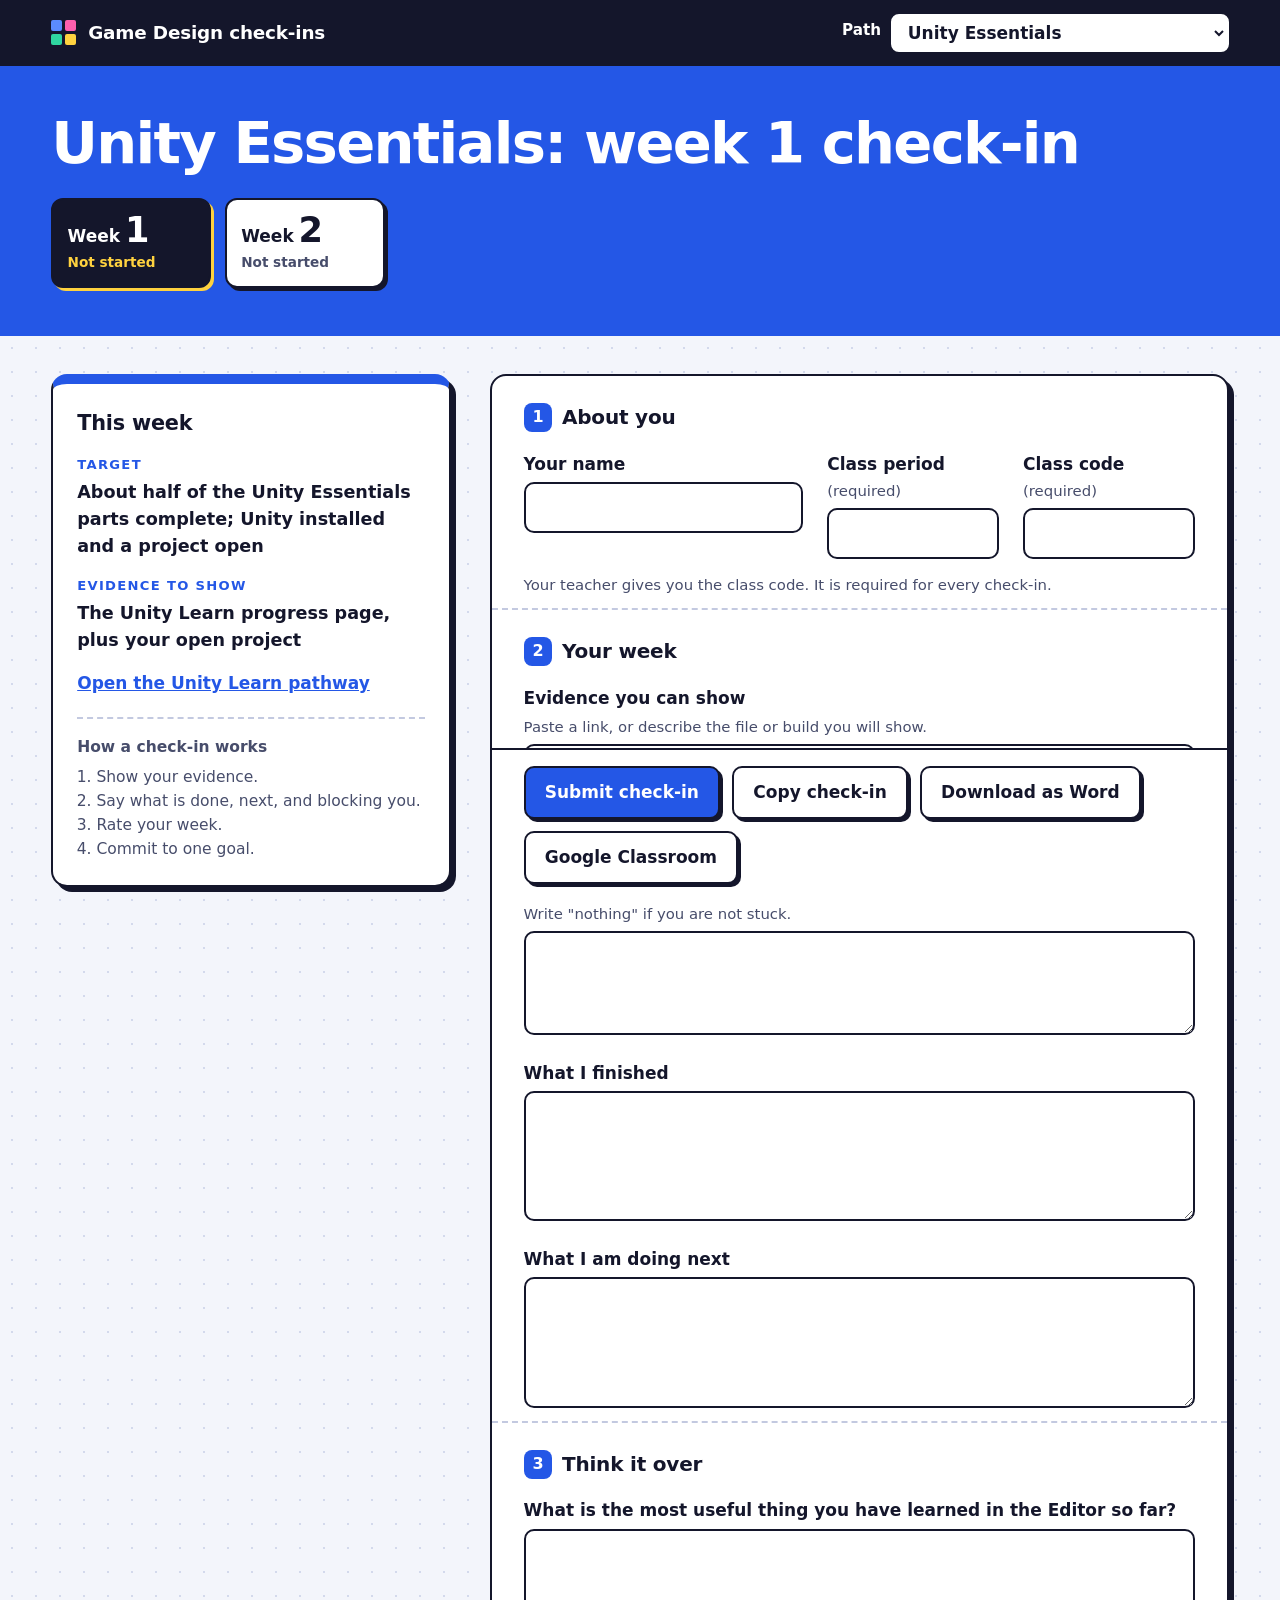
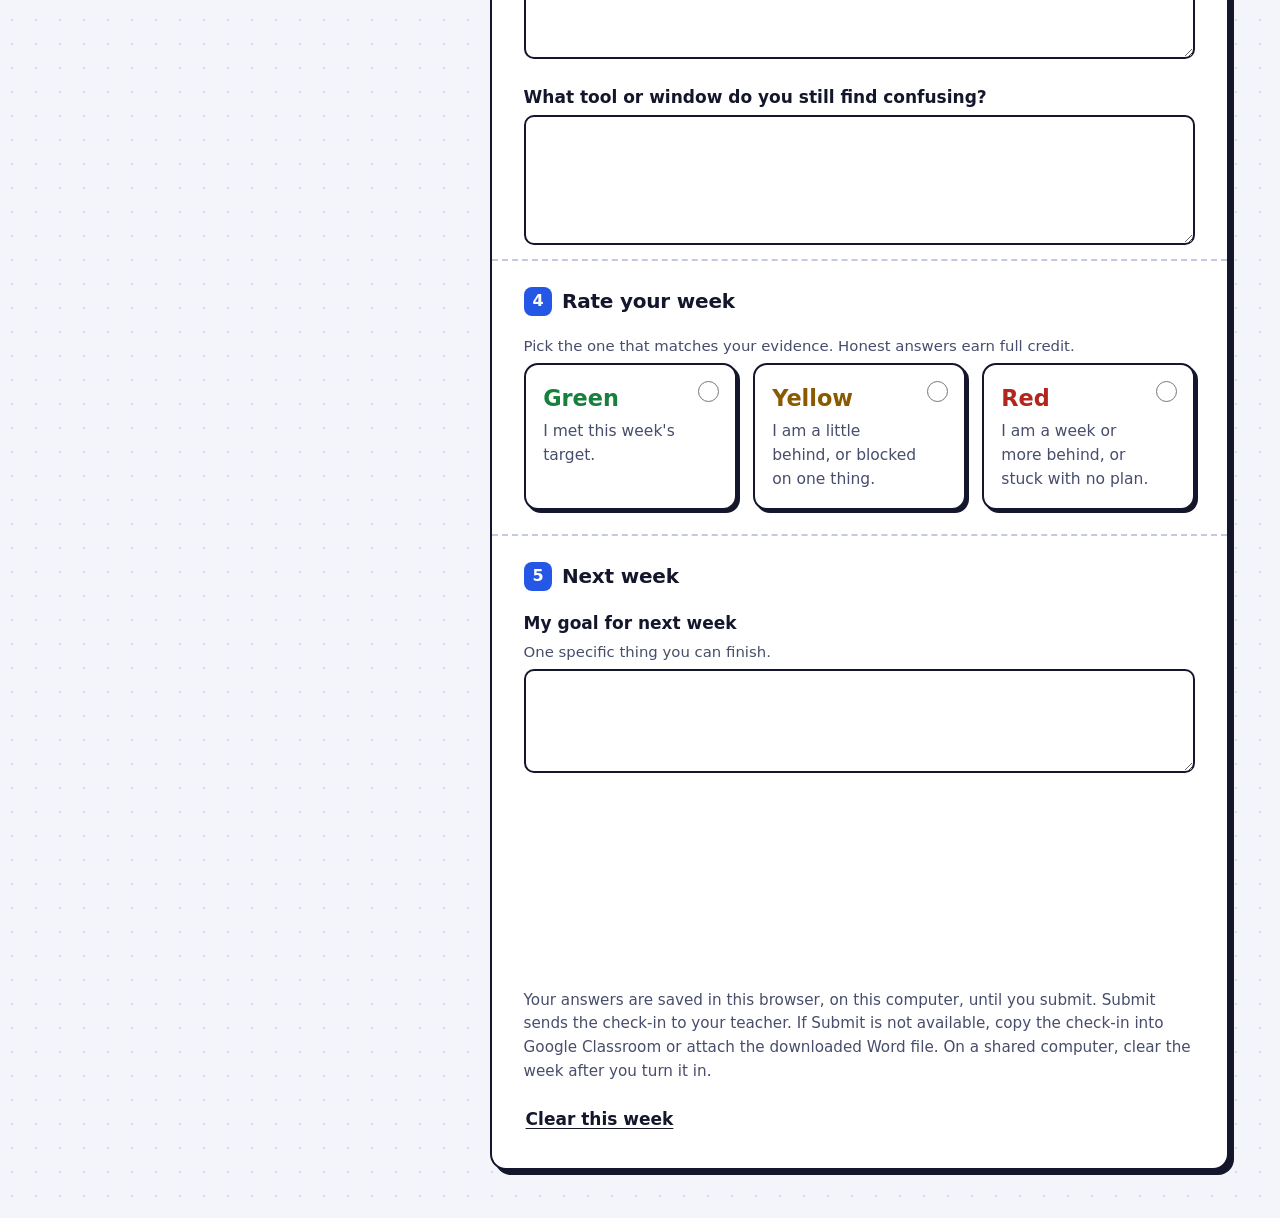
==== commit f50e032b: "class period required" ====
--- a/checkin.html
+++ b/checkin.html
@@ -54,7 +54,7 @@
           <input id="name" type="text">
         </div>
         <div class="field">
-          <label for="period">Class period <span class="hint">(optional)</span></label>
+          <label for="period">Class period <span class="hint">(required)</span></label>
           <input id="period" type="text">
         </div>
         <div class="field" id="code-field">
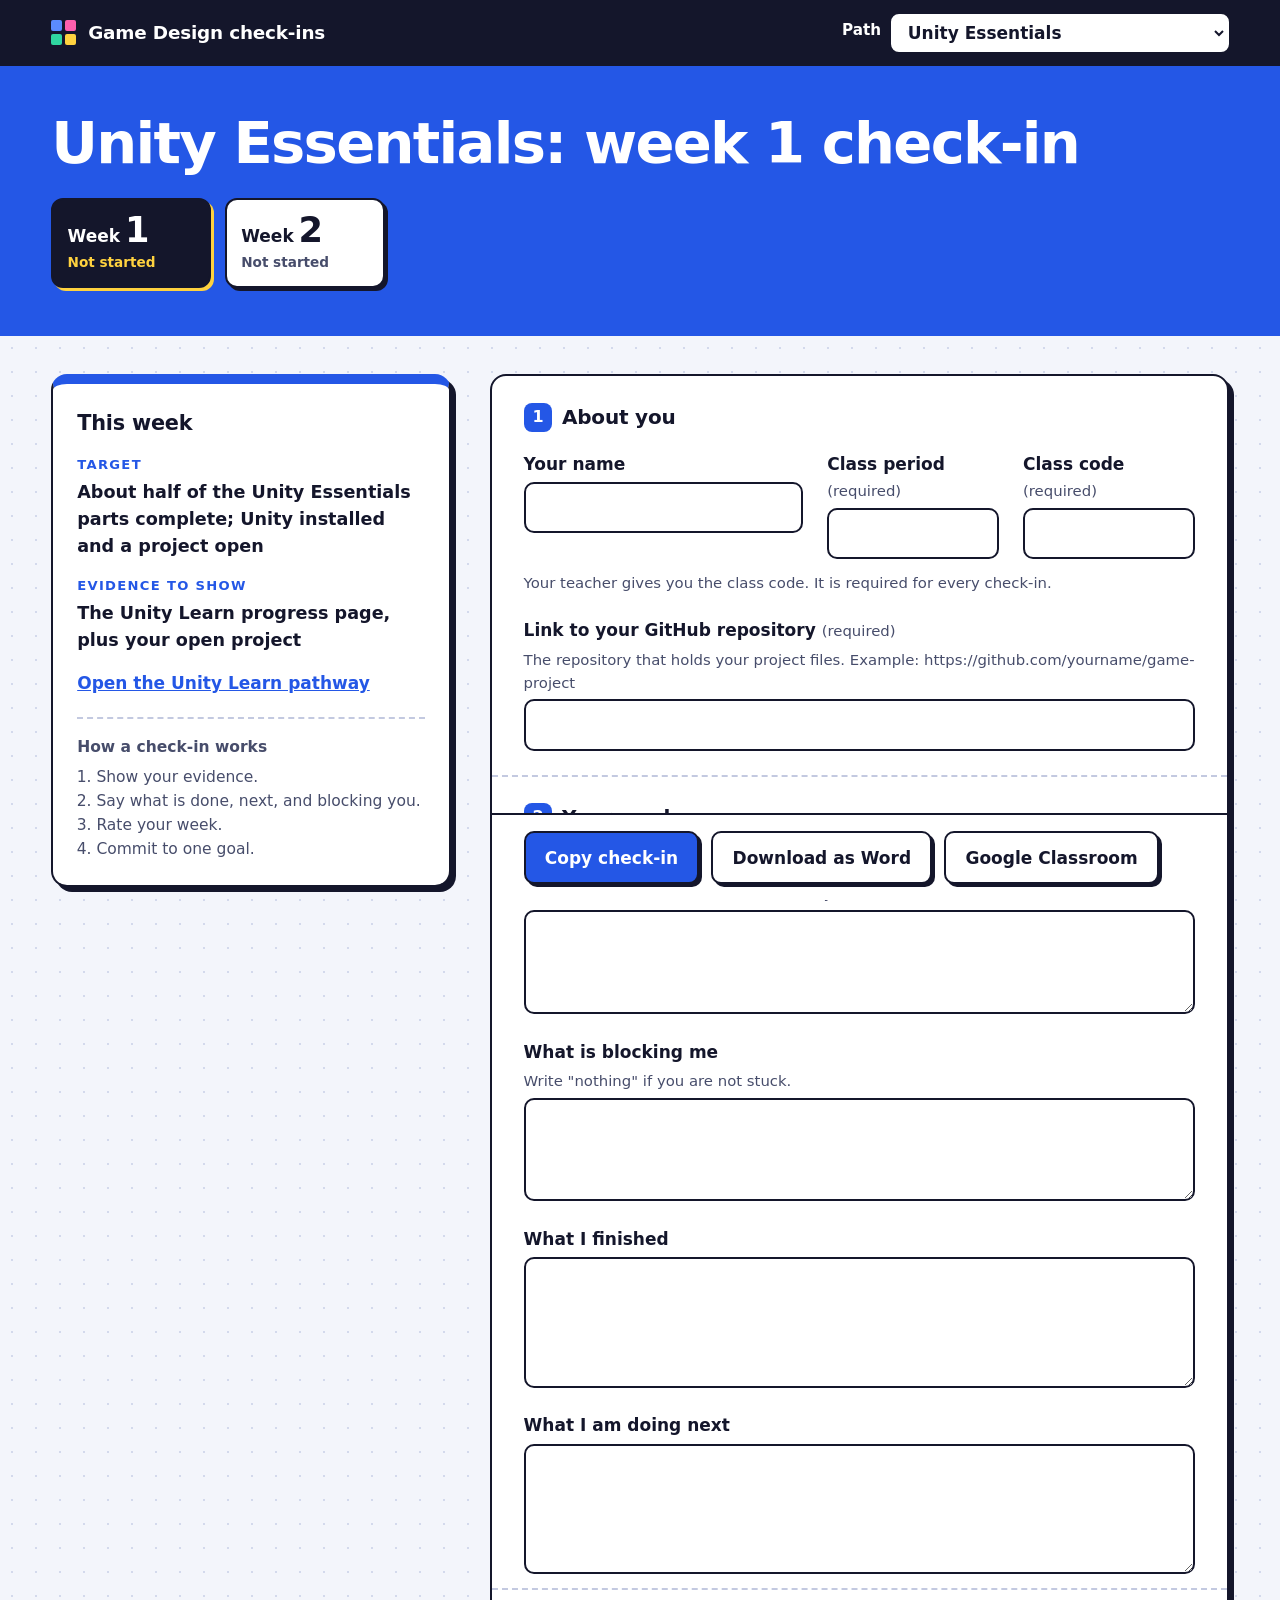
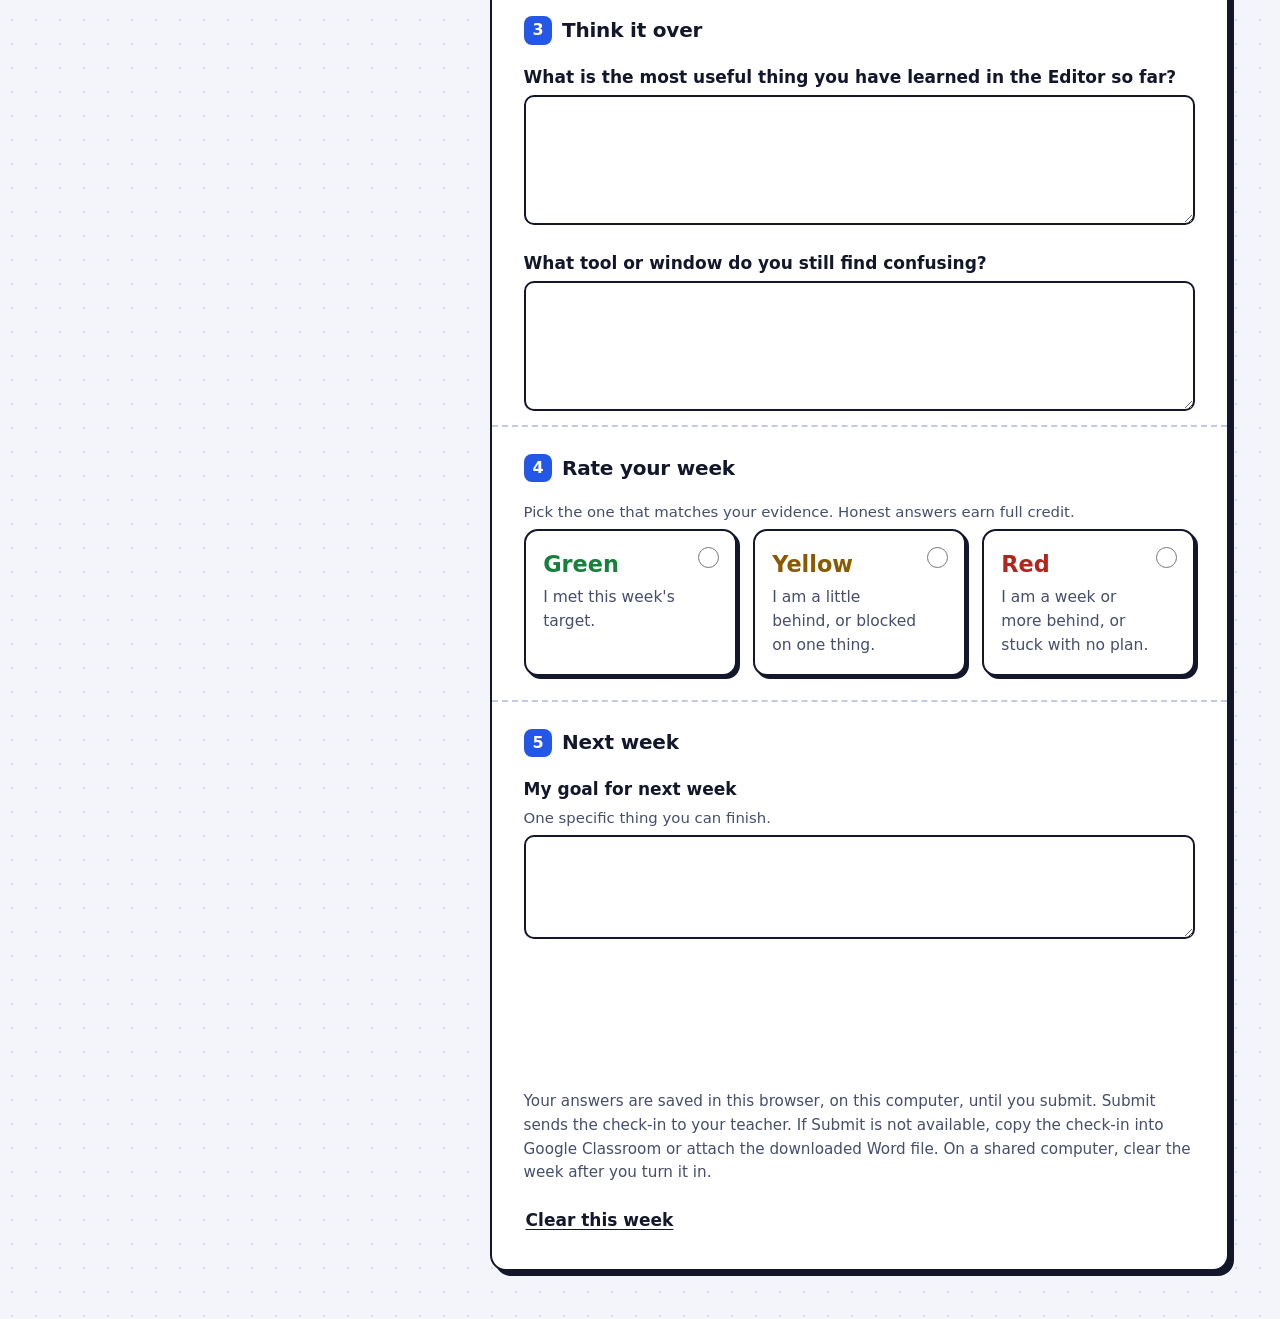
==== commit 83a9c59c: "updates to include git repo" ====
--- a/checkin.html
+++ b/checkin.html
@@ -63,6 +63,11 @@
         </div>
       </div>
       <p class="hint" id="code-hint">Your teacher gives you the class code. It is required for every check-in.</p>
+      <div class="field">
+        <label for="repo">Link to your GitHub repository <span class="hint">(required)</span></label>
+        <span class="hint">The repository that holds your project files. Example: https://github.com/yourname/game-project</span>
+        <input id="repo" type="text" inputmode="url" spellcheck="false">
+      </div>
     </section>
 
     <section class="section" aria-labelledby="s2">
--- a/style.css
+++ b/style.css
@@ -287,3 +287,5 @@
 @media (prefers-reduced-motion: reduce) {
   * { transition: none !important; }
 }
+
+#code-hint { margin: 0.8rem 0 1.4rem; }
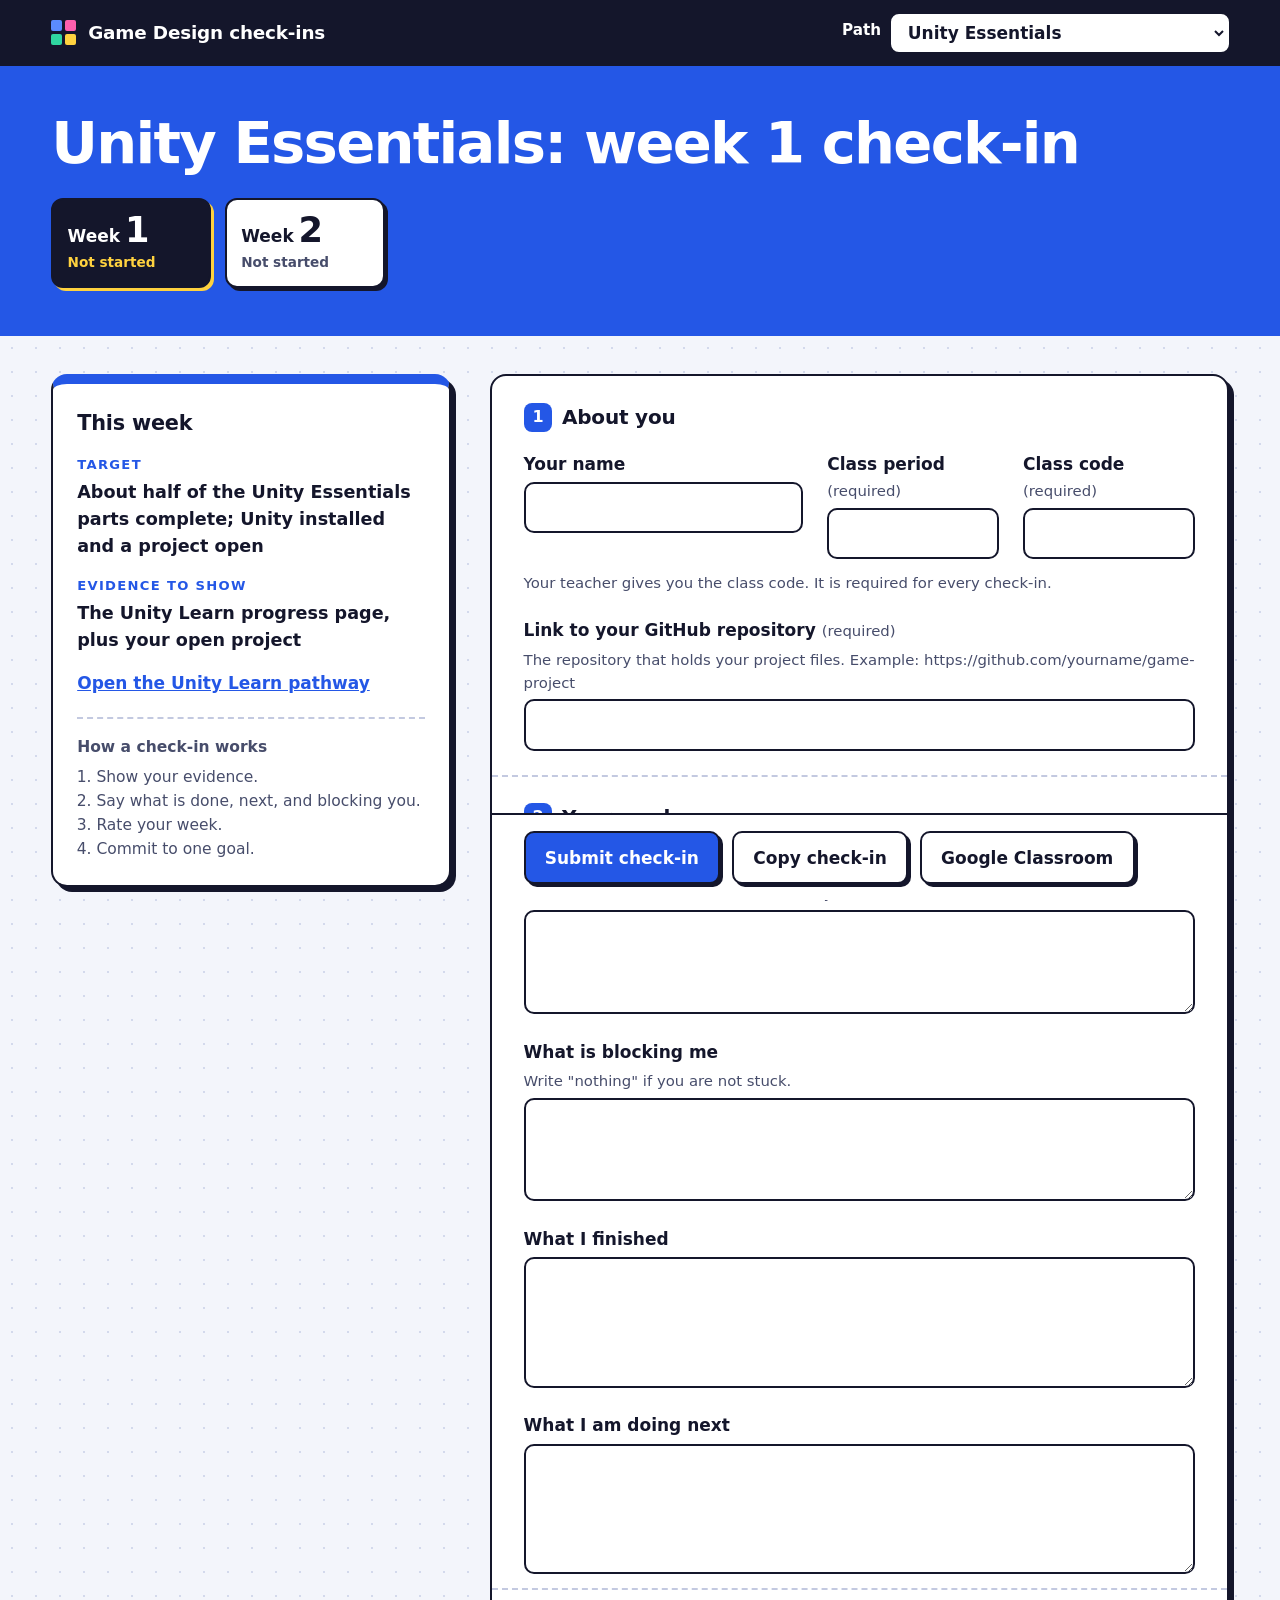
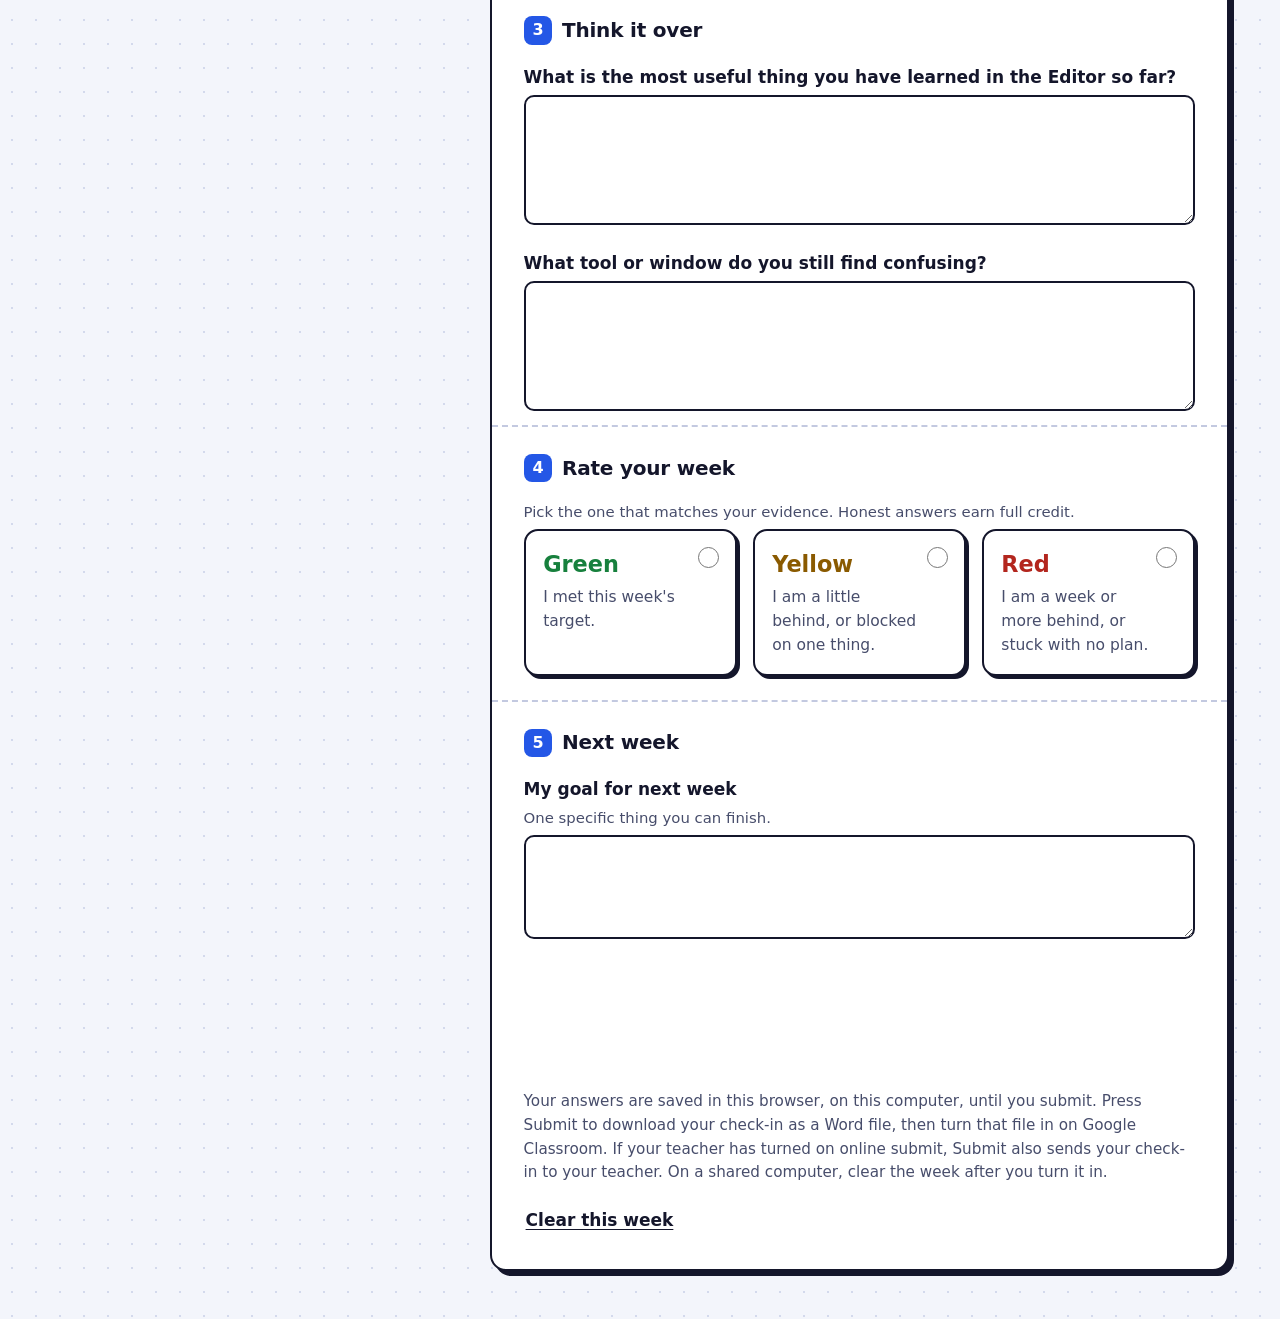
==== commit 0ed7fa30: "updated button" ====
--- a/checkin.html
+++ b/checkin.html
@@ -130,10 +130,9 @@
     <div class="actions">
       <button type="button" id="submit" class="primary">Submit check-in</button>
       <button type="button" id="copy">Copy check-in</button>
-      <button type="button" id="download">Download as Word</button>
       <a class="button" href="https://classroom.google.com" target="_blank" rel="noopener">Google Classroom</a>
     </div>
-    <p class="note">Your answers are saved in this browser, on this computer, until you submit. Submit sends the check-in to your teacher. If Submit is not available, copy the check-in into Google Classroom or attach the downloaded Word file. On a shared computer, clear the week after you turn it in.</p>
+    <p class="note">Your answers are saved in this browser, on this computer, until you submit. Press Submit to download your check-in as a Word file, then turn that file in on Google Classroom. If your teacher has turned on online submit, Submit also sends your check-in to your teacher. On a shared computer, clear the week after you turn it in.</p>
     <p class="clear-row"><button type="button" id="clear" class="quiet">Clear this week</button></p>
   </form>
 </main>
